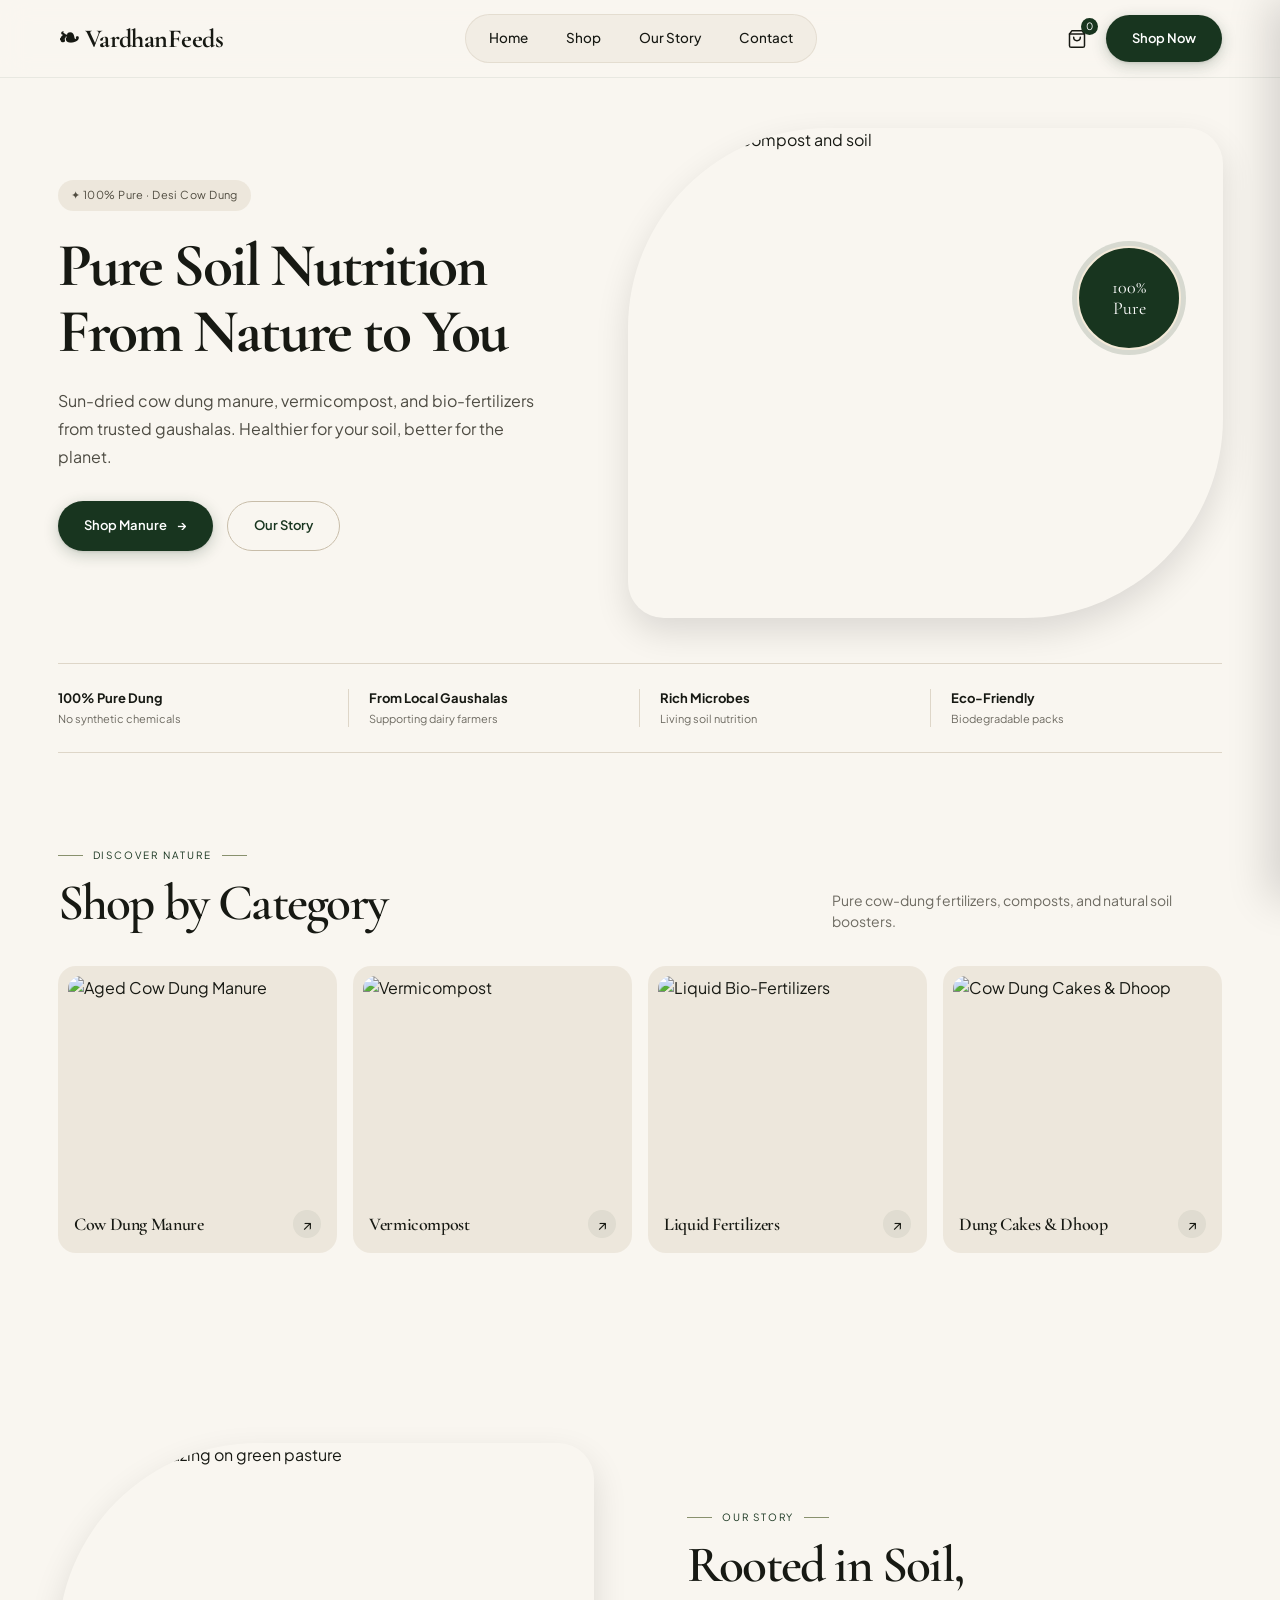
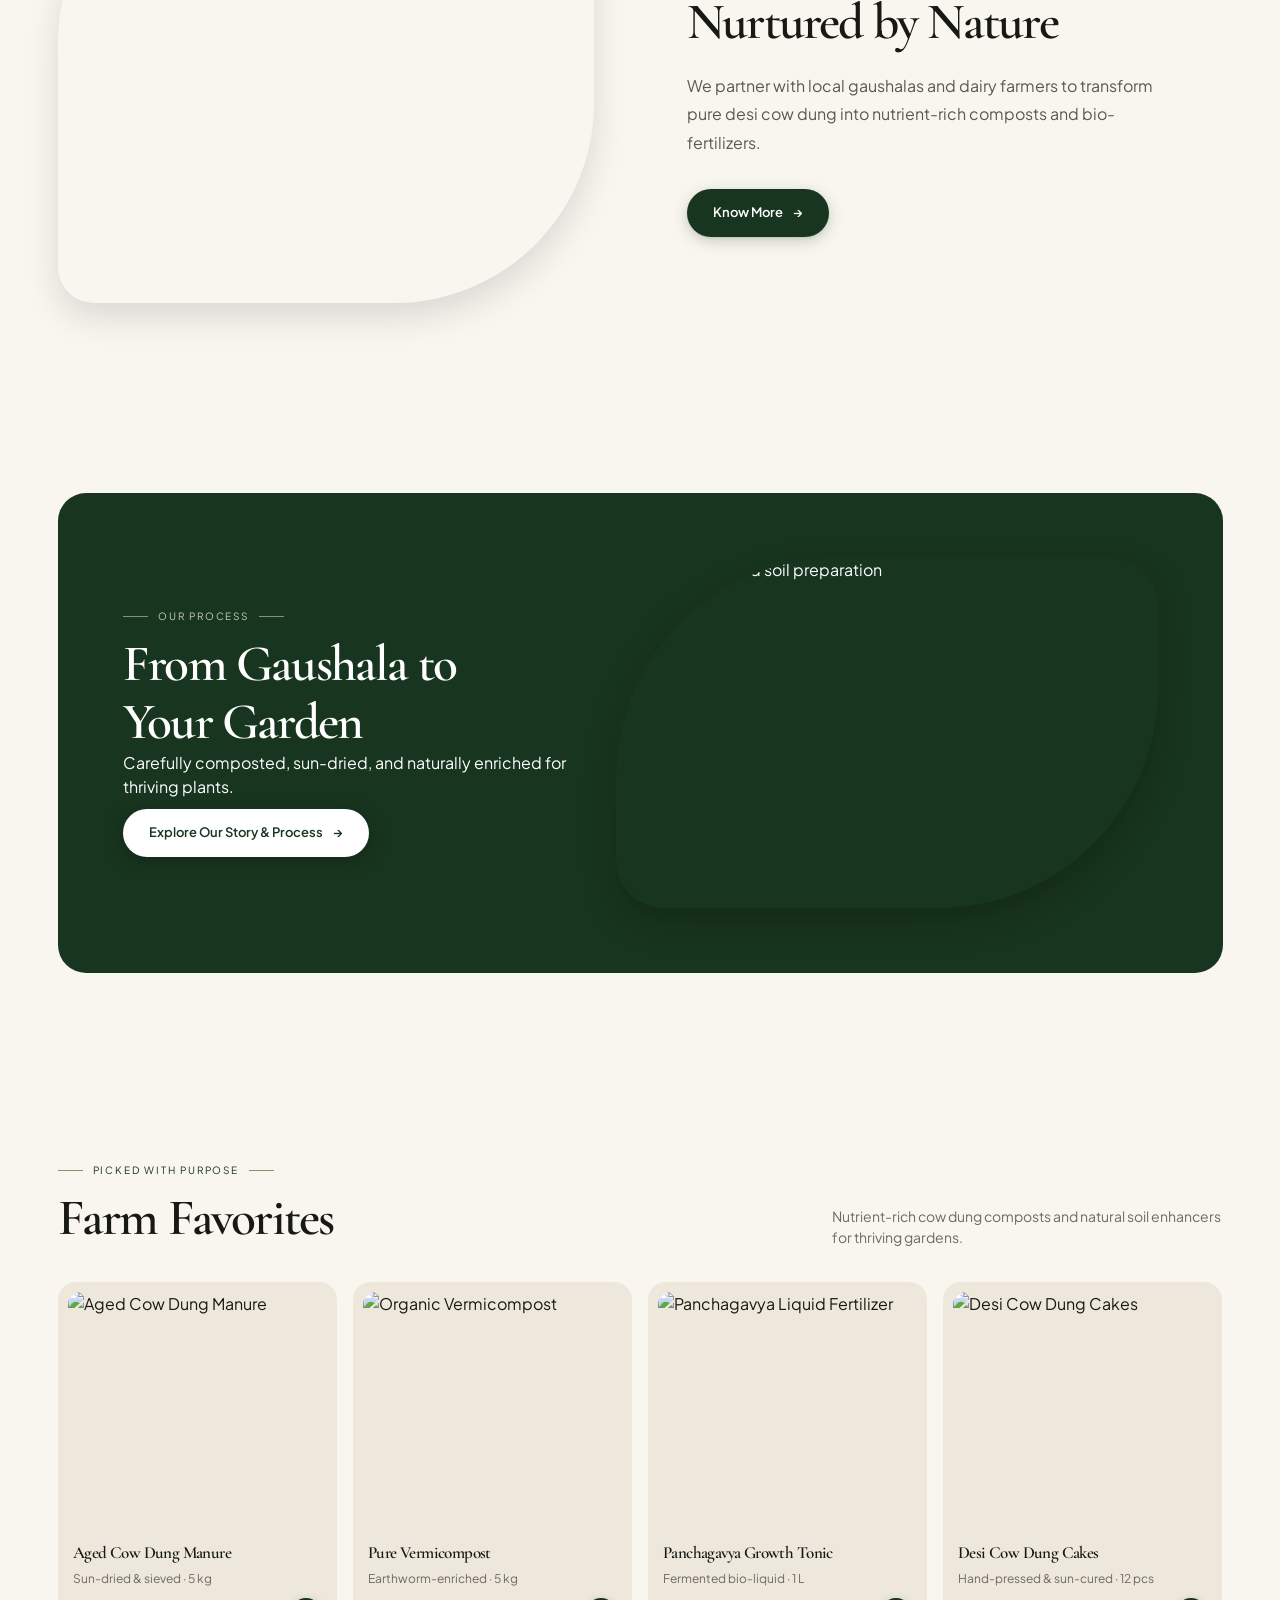
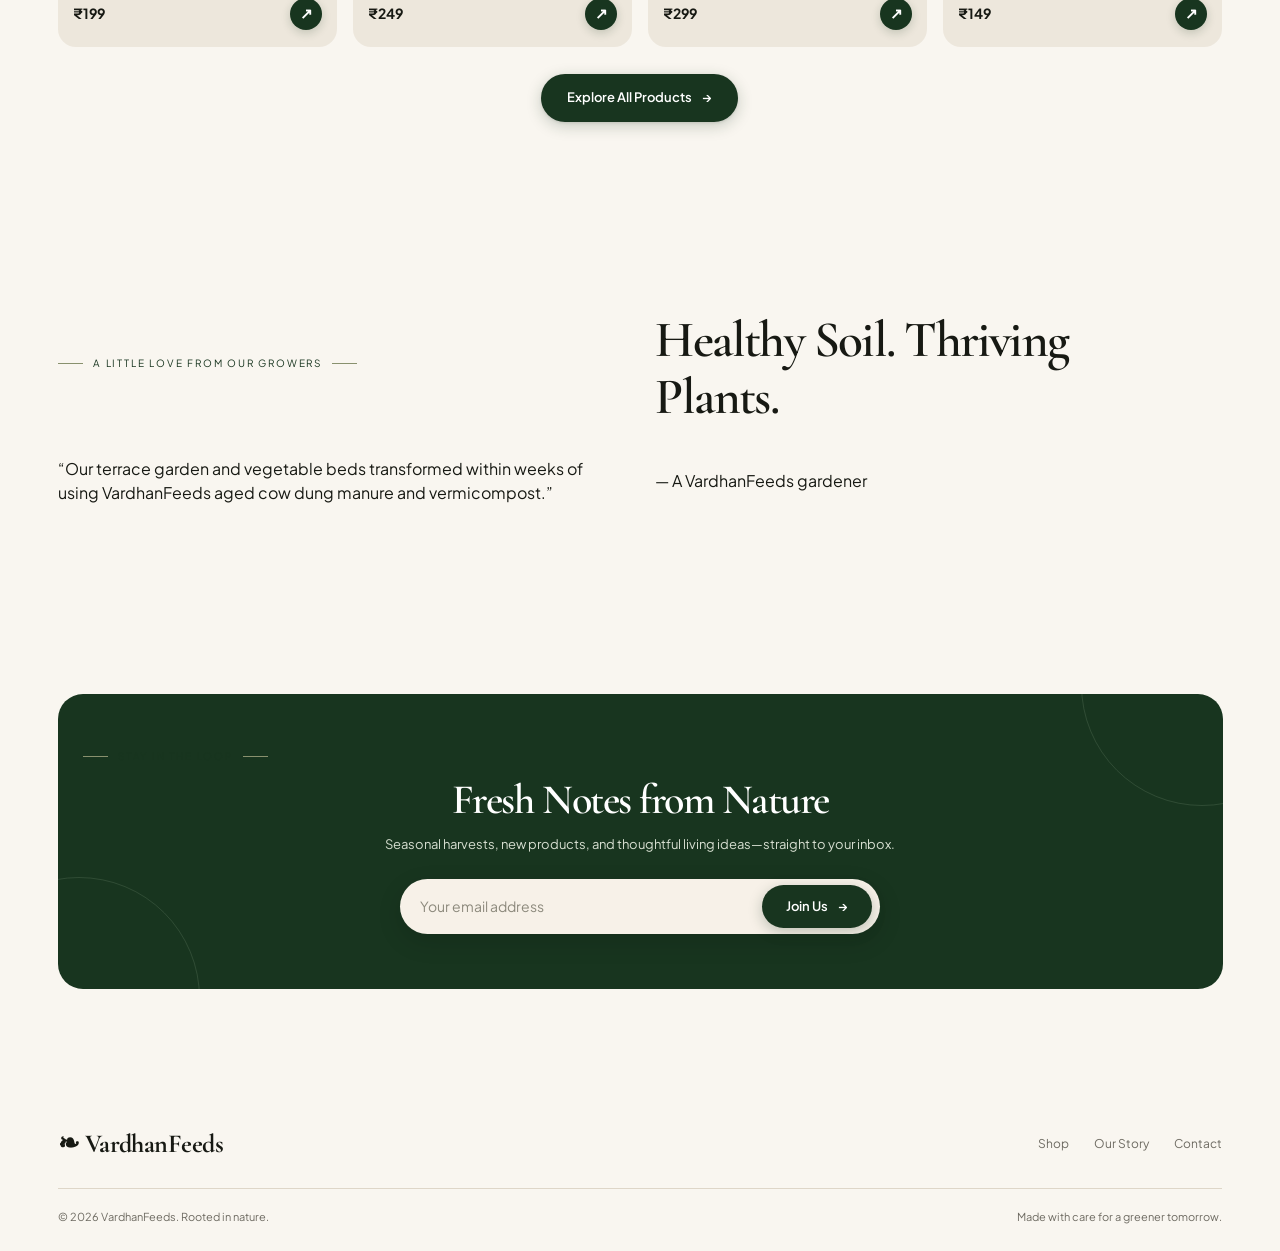
==== index.html @ 31b25145 "Initial commit: VardhanFeeds organic website" ====
<!doctype html><html lang="en"><head><meta charset="utf-8"><meta name="viewport" content="width=device-width,initial-scale=1"><title>Home — VardhanFeeds</title><link rel="stylesheet" href="style.css"></head><body><header><div class="container nav"><a class="logo" href="index.html">❧ VardhanFeeds</a><nav class="nav-links" id="navLinks"><a href="index.html">Home</a><a href="shop.html">Shop</a><a href="story.html">Our Story</a><a href="contact.html">Contact</a></nav><div class="nav-actions"><button class="icon-btn" id="cartBtn" aria-label="Shopping Cart"><svg width="20" height="20" viewBox="0 0 24 24" fill="none" stroke="currentColor" stroke-width="1.8" stroke-linecap="round" stroke-linejoin="round"><path d="M6 2L3 6v14a2 2 0 0 0 2 2h14a2 2 0 0 0 2-2V6l-3-4z"/><line x1="3" y1="6" x2="21" y2="6"/><path d="M16 10a4 4 0 0 1-8 0"/></svg><span class="cart-count" id="cartCount">0</span></button><a class="btn header-shop" href="shop.html">Shop Now</a><button class="menu-toggle" id="menuToggle">☰</button></div></div></header><main><section class="container hero"><div class="hero-copy reveal"><span class="eyebrow">✦ 100% Pure · Desi Cow Dung</span><h1>Pure Soil Nutrition<br>From Nature to You</h1><p>Sun-dried cow dung manure, vermicompost, and bio-fertilizers from trusted gaushalas. Healthier for your soil, better for the planet.</p><div class="hero-buttons"><a class="btn" href="shop.html">Shop Manure <span class="btn-arrow">→</span></a><a class="btn btn-outline" href="story.html">Our Story</a></div></div><div class="hero-visual reveal"><div class="hero-photo"><img src="https://images.unsplash.com/photo-1523348837708-15d4a09cfac2?auto=format&fit=crop&w=1200&q=85" alt="Rich organic compost and soil"></div><div class="organic-stamp">100%<br>Pure</div></div></section>
<section class="container benefits"><div class="benefit"><div><strong>100% Pure Dung</strong><span>No synthetic chemicals</span></div></div><div class="benefit"><div><strong>From Local Gaushalas</strong><span>Supporting dairy farmers</span></div></div><div class="benefit"><div><strong>Rich Microbes</strong><span>Living soil nutrition</span></div></div><div class="benefit"><div><strong>Eco-Friendly</strong><span>Biodegradable packs</span></div></div></section>
<section class="container section"><div class="section-head"><div><div class="kicker">Discover nature</div><h2>Shop by Category</h2></div><p>Pure cow-dung fertilizers, composts, and natural soil boosters.</p></div><div class="categories"><a class="category" href="shop.html"><img src="https://images.unsplash.com/photo-1416879595882-3373a0480b5b?auto=format&fit=crop&w=700&q=80" alt="Aged Cow Dung Manure"><div class="category-bottom"><h3>Cow Dung Manure</h3><span>↗</span></div></a><a class="category" href="shop.html"><img src="https://images.unsplash.com/photo-1585320806297-9794b3e4eeae?auto=format&fit=crop&w=700&q=80" alt="Vermicompost"><div class="category-bottom"><h3>Vermicompost</h3><span>↗</span></div></a><a class="category" href="shop.html"><img src="https://images.unsplash.com/photo-1464226184884-fa280b87c399?auto=format&fit=crop&w=700&q=80" alt="Liquid Bio-Fertilizers"><div class="category-bottom"><h3>Liquid Fertilizers</h3><span>↗</span></div></a><a class="category" href="shop.html"><img src="https://images.unsplash.com/photo-1500382017468-9049fed747ef?auto=format&fit=crop&w=700&q=80" alt="Cow Dung Cakes & Dhoop"><div class="category-bottom"><h3>Dung Cakes & Dhoop</h3><span>↗</span></div></a></div></section>
<section class="container section story"><div class="story-image"><img src="https://images.unsplash.com/photo-1500595046743-cd271d694d30?auto=format&fit=crop&w=1200&q=85" alt="Desi cows grazing on green pasture"></div><div class="story-copy"><div class="kicker">Our story</div><h2>Rooted in Soil,<br>Nurtured by Nature</h2><p>We partner with local gaushalas and dairy farmers to transform pure desi cow dung into nutrient-rich composts and bio-fertilizers.</p><a class="btn" href="story.html">Know More <span class="btn-arrow">→</span></a></div></section><section class="container section"><div class="process"><div><div class="kicker">Our process</div><h2>From Gaushala to<br>Your Garden</h2><p>Carefully composted, sun-dried, and naturally enriched for thriving plants.</p><a class="btn" href="story.html#process">Explore Our Story & Process <span class="btn-arrow">→</span></a></div><div class="process-image"><img src="https://images.unsplash.com/photo-1592150621744-aca64f48394a?auto=format&fit=crop&w=1200&q=85" alt="Composting and soil preparation"></div></div></section> 
<section class="container section">
  <div class="section-head"><div><div class="kicker">Picked with purpose</div><h2>Farm Favorites</h2></div><p>Nutrient-rich cow dung composts and natural soil enhancers for thriving gardens.</p></div>
  <div class="products">
    <article class="product reveal"><img src="https://images.unsplash.com/photo-1591857177580-dc82b9ac4e1e?auto=format&fit=crop&w=700&q=80" alt="Aged Cow Dung Manure"><div class="product-info"><h3>Aged Cow Dung Manure</h3><p>Sun-dried &amp; sieved · 5 kg</p><div class="product-price">₹199 <a class="add-btn" href="shop.html" aria-label="View product"><span>↗</span></a></div></div></article>
    <article class="product reveal"><img src="https://images.unsplash.com/photo-1558904541-efa843a96f01?auto=format&fit=crop&w=700&q=80" alt="Organic Vermicompost"><div class="product-info"><h3>Pure Vermicompost</h3><p>Earthworm-enriched · 5 kg</p><div class="product-price">₹249 <a class="add-btn" href="shop.html" aria-label="View product"><span>↗</span></a></div></div></article>
    <article class="product reveal"><img src="https://images.unsplash.com/photo-1530836369250-ef72a3f5cda8?auto=format&fit=crop&w=700&q=80" alt="Panchagavya Liquid Fertilizer"><div class="product-info"><h3>Panchagavya Growth Tonic</h3><p>Fermented bio-liquid · 1 L</p><div class="product-price">₹299 <a class="add-btn" href="shop.html" aria-label="View product"><span>↗</span></a></div></div></article>
    <article class="product reveal"><img src="https://images.unsplash.com/photo-1516253593875-bd7ba052fbc5?auto=format&fit=crop&w=700&q=80" alt="Desi Cow Dung Cakes"><div class="product-info"><h3>Desi Cow Dung Cakes</h3><p>Hand-pressed &amp; sun-cured · 12 pcs</p><div class="product-price">₹149 <a class="add-btn" href="shop.html" aria-label="View product"><span>↗</span></a></div></div></article>
  </div><div style="text-align:center;margin-top:28px"><a class="btn" href="shop.html">Explore All Products <span class="btn-arrow">→</span></a></div>
</section>
<section class="container section">
  <div class="testimonials reveal">
    <div class="kicker">A little love from our growers</div><h2>Healthy Soil. Thriving Plants.</h2>
    <blockquote>“Our terrace garden and vegetable beds transformed within weeks of using VardhanFeeds aged cow dung manure and vermicompost.”</blockquote>
    <p class="testimonial-name">— A VardhanFeeds gardener</p>
  </div>
</section>
<section class="container section">
  <div class="newsletter reveal">
    <div><div class="kicker">Stay in the loop</div><h2>Fresh Notes from Nature</h2><p>Seasonal harvests, new products, and thoughtful living ideas—straight to your inbox.</p></div>
    <form id="subscribeForm" class="subscribe"><input type="email" required placeholder="Your email address" aria-label="Email address"><button class="btn" type="submit">Join Us <span class="btn-arrow">→</span></button></form>
  </div>
</section>
</main><footer class="container"><div class="footer-top"><a class="logo" href="index.html">❧ VardhanFeeds</a><div class="footer-links"><a href="shop.html">Shop</a><a href="story.html">Our Story</a><a href="contact.html">Contact</a></div></div><div class="footer-bottom"><span>© 2026 VardhanFeeds. Rooted in nature.</span><span>Made with care for a greener tomorrow.</span></div></footer><div class="toast" id="toast">Welcome</div><script src="script.js"></script></body></html>
---- style.css ----
@import url('https://fonts.googleapis.com/css2?family=Cormorant+Garamond:ital,wght@0,500;0,600;0,700;1,500;1,600&family=Plus+Jakarta+Sans:wght@400;500;600;700&display=swap');

:root {
  --cream: #f9f6f0;
  --cream2: #ede7dc;
  --green: #18351f;
  --green2: #294b30;
  --ink: #171913;
  --muted: #6e6b62;
  --line: #ded6c8;
  --white: #ffffff;
  --serif: 'Cormorant Garamond', Garamond, 'Times New Roman', serif;
  --sans: 'Plus Jakarta Sans', -apple-system, BlinkMacSystemFont, 'Segoe UI', Roboto, sans-serif;
  --radius: 24px;
  --max: 1440px;
}

* {
  box-sizing: border-box;
  margin: 0;
  padding: 0;
  min-width: 0;
}

html {
  scroll-behavior: smooth;
  -webkit-text-size-adjust: 100%;
  interpolate-size: allow-keywords;
}

body {
  background: var(--cream);
  color: var(--ink);
  font-family: var(--sans);
  line-height: 1.5;
  overflow-x: hidden;
  width: 100%;
}

a {
  color: inherit;
  text-decoration: none
}

button {
  font: inherit;
  cursor: pointer;
  border: 0
}

img {
  display: block;
  width: 100%;
  max-width: 100%;
  object-fit: cover
}

.container {
  width: min(var(--max), calc(100% - clamp(24px, 6vw, 120px)));
  margin: auto
}

.container {
  width: min(var(--max), calc(100% - 9vw));
  margin: auto
}

header {
  height: 78px;
  display: flex;
  align-items: center;
  border-bottom: 1px solid rgba(24, 53, 31, .07);
  background: rgba(249, 246, 240, .84);
  backdrop-filter: blur(14px);
  -webkit-backdrop-filter: blur(14px);
  position: sticky;
  top: 0;
  z-index: 100;
  transition: background .3s ease, box-shadow .3s ease;
}

.nav {
  display: flex;
  align-items: center;
  justify-content: space-between;
  gap: 24px
}

.logo {
  display: flex;
  align-items: center;
  gap: 9px;
  font-family: var(--serif);
  font-size: 26px;
  font-weight: 700;
  white-space: nowrap;
  letter-spacing: -.02em;
  transition: opacity .25s ease;
}

.logo:hover {
  opacity: .82;
}

.logo-mark {
  width: 30px;
  height: 30px;
  color: var(--green)
}

.nav-links {
  display: flex;
  align-items: center;
  gap: 6px;
  font-size: 13.5px;
  font-weight: 500;
  background: rgba(237, 231, 220, .58);
  padding: 5px 7px;
  border-radius: 100px;
  border: 1px solid rgba(222, 214, 200, .7);
}

.nav-links a {
  padding: 8px 16px;
  border-radius: 100px;
  color: var(--ink);
  white-space: nowrap;
  transition: background-color .25s ease, color .25s ease, transform .2s ease;
}

.nav-links a:hover {
  background: var(--white);
  color: var(--green);
  box-shadow: 0 2px 8px rgba(24, 53, 31, .06);
}

.nav-actions {
  display: flex;
  align-items: center;
  gap: 10px
}

.icon-btn {
  background: transparent;
  color: var(--ink);
  font-size: 20px;
  position: relative;
  display: grid;
  place-items: center;
  width: 38px;
  height: 38px;
  border-radius: 50%;
  transition: background-color .25s ease, transform .25s ease, color .25s ease;
}

.icon-btn:hover {
  background: rgba(24, 53, 31, .07);
  color: var(--green);
  transform: translateY(-1px);
}

.cart-count {
  position: absolute;
  right: -2px;
  top: -2px;
  width: 17px;
  height: 17px;
  border-radius: 50%;
  background: var(--green);
  color: white;
  font-size: 10px;
  display: grid;
  place-items: center
}

.btn {
  display: inline-flex;
  align-items: center;
  justify-content: center;
  gap: 10px;
  padding: 14px 26px;
  border-radius: 100px;
  background: var(--green);
  color: white;
  font-size: 13px;
  font-weight: 600;
  white-space: nowrap;
  position: relative;
  overflow: hidden;
  cursor: pointer;
  z-index: 1;
  transition: transform .35s cubic-bezier(.34, 1.56, .64, 1), box-shadow .35s ease, background-color .3s ease;
  box-shadow: 0 4px 15px rgba(24, 53, 31, .22), 0 1px 3px rgba(0, 0, 0, .1);
}

/* 3D Touch + Organic Hover Glow */
.btn::before {
  content: "";
  position: absolute;
  top: 0;
  left: -120%;
  width: 100%;
  height: 100%;
  background: linear-gradient(90deg, transparent, rgba(255, 255, 255, 0.28), transparent);
  transform: skewX(-20deg);
  transition: left .75s ease;
  z-index: -1;
  pointer-events: none;
}

.btn:hover {
  transform: translateY(-3px) scale(1.02);
  background: var(--green2);
  box-shadow: 0 10px 28px rgba(24, 53, 31, .36), 0 0 20px rgba(120, 144, 79, .35);
}

.btn:hover::before {
  left: 150%;
}

.btn:active {
  transform: translateY(1px) scale(.98);
  box-shadow: 0 2px 8px rgba(24, 53, 31, .25);
}

.btn-outline {
  background: transparent;
  color: var(--green);
  border: 1px solid #c8bda9;
  box-shadow: none;
}

.btn-outline:hover {
  background: var(--cream2);
  border-color: #a49479;
  color: var(--green);
  box-shadow: 0 6px 20px rgba(78, 76, 67, .15);
}

/* Animated interactive arrow inside buttons */
.btn-arrow,
.btn span.arrow-right,
.btn span:last-child {
  display: inline-block;
  transition: transform .3s cubic-bezier(.34, 1.56, .64, 1);
  animation: arrowGlide 2.2s ease-in-out infinite;
}

.btn:hover .btn-arrow,
.btn:hover span.arrow-right,
.btn:hover span:last-child {
  animation: arrowBounceForward .75s cubic-bezier(.34, 1.56, .64, 1) infinite alternate;
}

@keyframes arrowGlide {

  0%,
  100% {
    transform: translateX(0);
  }

  50% {
    transform: translateX(3px);
  }
}

@keyframes arrowBounceForward {
  0% {
    transform: translateX(2px) scale(1);
  }

  100% {
    transform: translateX(8px) scale(1.15);
  }
}

.menu-toggle {
  display: none;
  background: none;
  font-size: 25px
}

.hero {
  min-height: 560px;
  display: grid;
  grid-template-columns: 0.95fr 1.05fr;
  align-items: center;
  gap: 32px;
  padding: 50px 0 45px
}

.hero-copy {
  padding: 0 0 15px
}

.eyebrow {
  display: inline-flex;
  align-items: center;
  gap: 8px;
  background: var(--cream2);
  border-radius: 30px;
  padding: 7px 13px;
  font-size: 11px;
  letter-spacing: .04em;
  margin-bottom: 22px;
  color: #514d41
}

h1,
h2,
h3 {
  font-family: var(--serif);
  font-weight: 600;
  letter-spacing: -.035em
}

h1 {
  font-size: clamp(40px, 4.8vw, 68px);
  line-height: 1.08;
  max-width: 660px;
  font-weight: 700;
}

.hero-copy p {
  font-size: 16px;
  color: #4e4c43;
  max-width: 480px;
  margin: 22px 0 30px;
  line-height: 1.75
}

.hero-buttons {
  display: flex;
  gap: 14px;
  flex-wrap: wrap
}

.hero-visual {
  height: 490px;
  position: relative
}

.hero-photo {
  height: 100%;
  border-radius: 200px 36px 200px 36px;
  overflow: hidden;
  position: relative;
  box-shadow: 0 14px 34px rgba(0, 0, 0, 0.12);
}

.hero-photo img {
  height: 100%;
  object-position: center;
}

.organic-stamp {
  position: absolute;
  right: 7%;
  top: 24%;
  width: 104px;
  height: 104px;
  border: 2px solid #f4ead9;
  border-radius: 50%;
  background: var(--green);
  color: #fff;
  text-align: center;
  display: grid;
  place-content: center;
  line-height: 1.15;
  box-shadow: 0 0 0 5px rgba(24, 53, 31, .15);
  font-family: var(--serif);
  font-size: 18px;
  z-index: 2
}

.benefits {
  display: grid;
  grid-template-columns: repeat(4, 1fr);
  border-top: 1px solid var(--line);
  border-bottom: 1px solid var(--line);
  padding: 25px 0
}

.benefit {
  display: flex;
  align-items: center;
  gap: 14px;
  padding: 0 20px;
  border-right: 1px solid var(--line)
}

.benefit:first-child {
  padding-left: 0
}

.benefit:last-child {
  border: 0
}

.benefit svg {
  width: 34px;
  min-width: 34px;
  height: 34px;
  stroke: var(--green);
  stroke-width: 1.4;
  fill: none
}

.benefit strong {
  display: block;
  font-size: 13px;
  font-weight: 700
}

.benefit span {
  display: block;
  font-size: 11px;
  color: var(--muted);
  margin-top: 2px
}

.section {
  padding: 95px 0
}

.section-head {
  display: flex;
  align-items: end;
  justify-content: space-between;
  gap: 20px;
  margin-bottom: 34px
}

.kicker {
  font-size: 10px;
  text-transform: uppercase;
  letter-spacing: .18em;
  color: var(--green);
  display: flex;
  align-items: center;
  gap: 10px;
  margin-bottom: 12px
}

.kicker:before,
.kicker:after {
  content: "";
  height: 1px;
  width: 25px;
  background: #89916e
}

h2 {
  font-size: clamp(34px, 4vw, 53px);
  line-height: 1.12
}

.section-head p {
  max-width: 390px;
  color: var(--muted);
  font-size: 14px
}

.categories {
  display: grid;
  grid-template-columns: repeat(4, 1fr);
  gap: 16px
}

.category {
  background: var(--cream2);
  padding: 10px 10px 15px;
  border-radius: 18px;
  transition: transform .3s, background .3s
}

.category:hover {
  transform: translateY(-5px);
  background: #e4ddd1;
}

.category img {
  height: 220px;
  border-radius: 13px
}

.category-bottom {
  display: flex;
  align-items: center;
  justify-content: space-between;
  padding: 14px 6px 0
}

.category-bottom span {
  display: inline-flex;
  align-items: center;
  justify-content: center;
  width: 28px;
  height: 28px;
  border-radius: 50%;
  background: rgba(24, 53, 31, .06);
  font-size: 15px;
  transition: transform .35s cubic-bezier(.34, 1.56, .64, 1), background-color .3s ease, color .3s ease, box-shadow .3s ease;
}

.category:hover .category-bottom span {
  transform: translate(3px, -3px) rotate(10deg);
  background: var(--green);
  color: white;
  box-shadow: 0 4px 12px rgba(24, 53, 31, .25);
  animation: diagonalArrowFloat .9s ease-in-out infinite alternate;
}

@keyframes diagonalArrowFloat {
  0% {
    transform: translate(2px, -2px) rotate(5deg);
  }

  100% {
    transform: translate(5px, -5px) rotate(15deg);
  }
}

.category h3 {
  font-size: 18px;
  letter-spacing: -.02em
}

.circle-arrow {
  width: 30px;
  height: 30px;
  border: 1px solid #c6bba9;
  border-radius: 50%;
  display: grid;
  place-items: center;
  font-size: 16px;
  transition: all .35s cubic-bezier(.34, 1.56, .64, 1);
}

.circle-arrow:hover {
  transform: translate(2px, -2px) scale(1.1);
  background: var(--green);
  color: white;
  border-color: var(--green);
}

.story {
  display: grid;
  grid-template-columns: 1fr 1fr;
  gap: 8%;
  align-items: center
}

.story-image {
  height: 460px;
  position: relative
}

.story-image img {
  height: 100%;
  border-radius: 200px 36px 200px 36px;
  object-position: center;
  box-shadow: 0 14px 34px rgba(0, 0, 0, 0.12);
}

.play-button {
  position: absolute;
  left: 50%;
  top: 50%;
  transform: translate(-50%, -50%);
  width: 66px;
  height: 66px;
  border-radius: 50%;
  background: var(--white);
  display: grid;
  place-items: center;
  font-size: 20px;
  color: var(--green);
  box-shadow: 0 8px 30px #0002
}

.story-copy p {
  color: #5b594f;
  max-width: 470px;
  margin: 20px 0 28px;
  line-height: 1.8
}

.story-copy .btn {
  margin-top: 3px
}

.process {
  background: var(--green);
  color: var(--white);
  border-radius: 28px;
  padding: 65px;
  display: grid;
  grid-template-columns: .9fr 1.1fr;
  gap: 50px;
  align-items: center;
  overflow: hidden
}

.process .btn {
  background: var(--white);
  color: var(--green);
  margin-top: 10px;
  box-shadow: 0 4px 18px rgba(0, 0, 0, .25);
}

.process .btn:hover {
  background: #f7f1e8;
  color: var(--green2);
  transform: translateY(-3px) scale(1.02);
  box-shadow: 0 8px 26px rgba(0, 0, 0, .35), 0 0 20px rgba(255, 255, 255, .3);
}

.process .btn:active {
  transform: translateY(1px) scale(.98);
}

.process .btn .btn-arrow {
  color: var(--green);
}

.process .kicker {
  color: #c8d0b5
}

.process h2 {
  font-size: clamp(34px, 4vw, 52px)
}

.process-list {
  list-style: none;
  margin-top: 28px;
  display: grid;
  gap: 18px
}

.process-list li {
  display: flex;
  align-items: center;
  gap: 14px;
  color: #e7e8dc;
  font-size: 14px
}

.process-list svg {
  width: 35px;
  height: 35px;
  stroke: #e6e7d8;
  fill: none;
  stroke-width: 1.3;
  border: 1px solid #7e927a;
  border-radius: 50%;
  padding: 7px
}

.process-image {
  height: 350px;
  overflow: hidden;
  border-radius: 220px 48px 220px 48px;
  box-shadow: 0 14px 34px rgba(0, 0, 0, 0.2)
}

.process-image img {
  height: 100%;
  object-fit: cover;
  border-radius: inherit
}

.products {
  display: grid;
  grid-template-columns: repeat(4, 1fr);
  gap: 16px
}

.product {
  background: var(--cream2);
  border-radius: 18px;
  padding: 10px;
  position: relative
}

.product img {
  height: 235px;
  border-radius: 13px
}

.product-info {
  padding: 13px 5px 7px
}

.product-info h3 {
  font-size: 17px
}

.product-info p {
  font-size: 12px;
  color: var(--muted);
  margin: 4px 0 10px
}

.product-price {
  display: flex;
  justify-content: space-between;
  align-items: center;
  font-size: 14px;
  font-weight: 700
}

.add-btn {
  width: 32px;
  height: 32px;
  border-radius: 50%;
  background: var(--green);
  color: white;
  font-size: 15px;
  display: inline-flex;
  align-items: center;
  justify-content: center;
  line-height: 1;
  text-decoration: none;
  position: relative;
  transition: transform .35s cubic-bezier(.34, 1.56, .64, 1), background-color .3s, box-shadow .3s;
  box-shadow: 0 3px 10px rgba(24, 53, 31, .2);
}

.add-btn span,
.add-btn {
  font-family: -apple-system, BlinkMacSystemFont, "Segoe UI", Roboto, sans-serif;
}

.add-btn:hover {
  transform: scale(1.15) translate(2px, -2px);
  background: var(--green2);
  box-shadow: 0 6px 18px rgba(24, 53, 31, .38), 0 0 12px rgba(120, 144, 79, .4);
}

.add-btn:active {
  transform: scale(.95);
  box-shadow: 0 2px 6px rgba(24, 53, 31, .3);
}

.tag {
  position: absolute;
  top: 18px;
  left: 18px;
  background: var(--cream);
  padding: 5px 10px;
  border-radius: 20px;
  font-size: 10px
}

.testimonials {
  display: grid;
  grid-template-columns: 1fr 1fr;
  gap: 30px;
  align-items: center
}

.testimonials h2 {
  max-width: 440px
}

.quote-card {
  background: var(--cream2);
  padding: 34px;
  border-radius: 24px;
  max-width: 540px
}

.quote-mark {
  font-family: var(--serif);
  font-size: 50px;
  color: #89916e;
  line-height: .8
}

.quote-card blockquote {
  font-family: var(--serif);
  font-size: 22px;
  line-height: 1.45;
  margin: 15px 0 22px
}

.customer {
  display: flex;
  align-items: center;
  gap: 12px;
  font-size: 13px
}

.customer img {
  width: 42px;
  height: 42px;
  border-radius: 50%
}

.stars {
  color: #b88a36;
  letter-spacing: 2px;
  font-size: 12px;
  margin-left: auto
}

.newsletter {
  background: var(--green);
  color: white;
  border-radius: 25px;
  padding: 55px 25px;
  text-align: center;
  position: relative;
  overflow: hidden
}

.newsletter:before,
.newsletter:after {
  content: "";
  position: absolute;
  width: 240px;
  height: 240px;
  border-radius: 50%;
  border: 1px solid #668069;
  opacity: .3
}

.newsletter:before {
  left: -100px;
  bottom: -130px
}

.newsletter:after {
  right: -100px;
  top: -130px
}

.newsletter h2 {
  font-size: 42px
}

.newsletter p {
  color: #d7dfd1;
  font-size: 13px;
  margin: 12px 0 24px
}

.subscribe {
  display: flex;
  align-items: center;
  max-width: 480px;
  margin: auto;
  background: #f7f1e8;
  border-radius: 100px;
  padding: 6px 8px 6px 20px;
  position: relative;
  z-index: 1;
  box-shadow: 0 8px 24px rgba(0, 0, 0, .14);
}

.subscribe input {
  border: 0;
  outline: 0;
  background: transparent;
  padding: 12px 14px 12px 0;
  flex: 1;
  min-width: 0;
  font: 14px var(--sans);
  color: var(--ink);
}

.subscribe input::placeholder {
  color: #8c897c;
}

.subscribe button.btn {
  padding: 12px 24px;
  border-radius: 100px;
  flex-shrink: 0;
  font-size: 13px;
  box-shadow: 0 4px 14px rgba(24, 53, 31, .25);
}

.subscribe button.btn:hover {
  transform: translateY(-2px) scale(1.03);
  box-shadow: 0 8px 20px rgba(24, 53, 31, .35);
}

footer {
  padding: 40px 0 25px
}

.footer-top {
  display: flex;
  justify-content: space-between;
  gap: 25px;
  align-items: center;
  padding-bottom: 25px;
  border-bottom: 1px solid var(--line)
}

.footer-links {
  display: flex;
  gap: 25px;
  font-size: 12px;
  color: var(--muted)
}

.footer-bottom {
  display: flex;
  justify-content: space-between;
  padding-top: 20px;
  color: var(--muted);
  font-size: 11px
}

.toast {
  position: fixed;
  bottom: 25px;
  left: 50%;
  transform: translate(-50%, 20px);
  background: var(--green);
  color: white;
  padding: 13px 22px;
  border-radius: 40px;
  font-size: 13px;
  opacity: 0;
  pointer-events: none;
  transition: .3s;
  z-index: 99
}

.toast.show {
  opacity: 1;
  transform: translate(-50%, 0)
}

.reveal {
  opacity: 0;
  transform: translateY(28px) scale(.985);
  transition: opacity .7s cubic-bezier(.22, 1, .36, 1), transform .7s cubic-bezier(.22, 1, .36, 1);
  will-change: opacity, transform;
}

.reveal.visible {
  opacity: 1;
  transform: none;
}

@media(max-width:1000px) {
  .nav {
    gap: 14px;
  }

  .nav-links a {
    padding: 7px 12px;
    font-size: 13px;
  }

  .header-shop {
    padding: 11px 18px;
  }

  .hero {
    min-height: 0;
    grid-template-columns: 1fr 1fr
  }

  .hero-visual {
    height: 420px
  }

  .benefit {
    padding: 0 12px;
    gap: 9px
  }

  .benefit svg {
    width: 28px;
    min-width: 28px
  }

  .category img {
    height: 170px
  }

  .product img {
    height: 190px
  }

  .process {
    padding: 42px
  }
}

@media(max-width:760px) {
  header {
    height: 70px
  }

  .nav-links {
    display: none;
    position: absolute;
    top: 69px;
    left: 0;
    right: 0;
    background: rgba(249, 246, 240, .97);
    backdrop-filter: blur(14px);
    -webkit-backdrop-filter: blur(14px);
    padding: 18px 7vw 24px;
    flex-direction: column;
    align-items: stretch;
    gap: 6px;
    border-radius: 0;
    border: 0;
    border-bottom: 1px solid var(--line);
    box-shadow: 0 12px 30px rgba(0, 0, 0, .06);
  }

  .nav-links a {
    padding: 10px 14px;
    border-radius: 12px;
  }

  .nav-links.open {
    display: flex
  }

  .nav-actions .header-shop {
    display: none
  }

  .menu-toggle {
    display: block
  }

  main {
    display: flex;
    flex-direction: column;
  }

  main > section.hero {
    display: contents;
  }

  main > section.hero .eyebrow,
  main > section.hero h1,
  main > section.hero p,
  main > section.hero .hero-visual,
  main > section.hero .hero-buttons {
    width: min(var(--max), calc(100% - clamp(24px, 6vw, 120px)));
    margin-inline: auto;
  }

  .hero-copy {
    display: contents;
  }

  .hero-copy .eyebrow {
    order: 1;
    align-self: flex-start;
    margin-top: 28px;
    margin-bottom: 0;
  }

  .hero-copy h1 {
    order: 2;
    margin-top: 16px;
  }

  .hero-copy p {
    order: 3;
    margin-top: 14px;
    margin-bottom: 0;
  }

  .hero-visual {
    order: 4;
    height: 340px;
    margin-top: 20px;
  }

  .benefits {
    order: 5;
    margin-top: 24px;
  }

  .hero-buttons {
    order: 6;
    margin-top: 20px;
    margin-bottom: 24px;
  }

  main > section:not(.hero):not(.benefits) {
    order: 7;
  }

  h1 {
    font-size: clamp(28px, 6.5vw, 42px)
  }

  .hero-copy p {
    font-size: 15px
  }

  .benefits {
    grid-template-columns: 1fr 1fr;
    gap: 18px 0;
    padding: 20px 0
  }

  .benefit {
    border-right: 0;
    padding: 0 8px
  }

  .benefit:nth-child(odd) {
    border-right: 1px solid var(--line)
  }

  .benefit:first-child {
    padding-left: 8px
  }

  .section {
    padding: 55px 0
  }

  .section-head {
    align-items: flex-start;
    flex-direction: column;
    gap: 12px
  }

  .categories {
    grid-template-columns: 1fr 1fr;
    gap: 12px
  }

  .category img {
    height: 155px
  }

  .category h3 {
    font-size: 15px
  }

  .story {
    grid-template-columns: 1fr;
    gap: 30px
  }

  .story-image {
    height: 320px
  }

  .process {
    grid-template-columns: 1fr;
    padding: 32px 20px;
    gap: 28px
  }

  .process-image {
    height: 250px;
    border-radius: 120px 32px 120px 32px;
  }

  .products {
    grid-template-columns: 1fr 1fr;
    gap: 12px
  }

  .product img {
    height: 165px
  }

  .product-info h3 {
    font-size: 15px
  }

  .testimonials {
    grid-template-columns: 1fr
  }

  .quote-card {
    padding: 24px
  }

  .quote-card blockquote {
    font-size: 18px
  }

  .newsletter {
    padding: 38px 16px
  }

  .newsletter h2 {
    font-size: clamp(28px, 6vw, 36px)
  }

  .footer-top,
  .footer-bottom {
    flex-direction: column;
    align-items: flex-start;
    gap: 14px;
  }

  .footer-links {
    flex-wrap: wrap;
    gap: 15px
  }
}

/* 480px and down (Compact Mobile) */
@media(max-width:480px) {
  .hero-buttons {
    flex-direction: column;
    width: 100%;
  }

  .hero-buttons .btn {
    width: 100%;
  }

  .benefits {
    grid-template-columns: 1fr;
    gap: 14px;
  }

  .benefit:nth-child(odd) {
    border-right: 0;
  }

  .benefit {
    padding: 0 4px;
    border-bottom: 1px dashed var(--line);
    padding-bottom: 10px;
  }

  .benefit:last-child {
    border-bottom: 0;
  }

  .categories {
    grid-template-columns: 1fr;
  }

  .category img {
    height: 180px;
  }

  .products {
    grid-template-columns: 1fr;
  }

  .product img {
    height: 200px;
  }

  .subscribe {
    flex-direction: column;
    border-radius: 20px;
    padding: 12px;
    gap: 10px;
  }

  .subscribe input {
    width: 100%;
    text-align: center;
    padding: 8px 0;
  }

  .subscribe button.btn {
    width: 100%;
  }
}

/* 360px and down (Ultra-compact mobile 320px-360px) */
@media(max-width:360px) {
  .hero-visual {
    height: 280px
  }

  .organic-stamp {
    width: 76px;
    height: 76px;
    font-size: 13px
  }

  .logo {
    font-size: 21px;
  }

  .btn {
    padding: 12px 18px;
    font-size: 12px;
  }

  .info-card,
  .principle-card,
  .faq-card,
  .contact-form {
    padding: 18px;
  }

  h1 {
    font-size: 26px;
  }

  h2 {
    font-size: 26px;
  }
}

/* 2K / 1440p+ Screens */
@media(min-width: 1800px) {
  :root {
    --max: 1720px;
  }

  body {
    font-size: 17px;
  }

  h1 {
    font-size: clamp(48px, 3.5vw, 68px);
    max-width: 750px;
  }

  h2 {
    font-size: clamp(42px, 3.2vw, 68px);
  }

  .hero-visual {
    height: 600px;
  }

  .story-image {
    height: 560px;
  }

  .process {
    padding: 85px;
  }

  .process-image {
    height: 440px;
  }

  .category img {
    height: 280px;
  }

  .product img {
    height: 300px;
  }
}

/* 4K Screens (2560px - 3840px+) */
@media(min-width: 2560px) {
  :root {
    --max: 2240px;
  }

  body {
    font-size: 20px;
    line-height: 1.6;
  }

  header {
    height: 110px;
  }

  .logo {
    font-size: 36px;
  }

  .nav-links {
    font-size: 18px;
    gap: 60px;
  }

  .btn {
    padding: 18px 36px;
    font-size: 16px;
  }

  h1 {
    font-size: clamp(62px, 3.2vw, 88px);
    max-width: 1000px;
  }

  h2 {
    font-size: clamp(54px, 2.8vw, 84px);
  }

  .section {
    padding: 140px 0;
  }

  .hero-visual {
    height: 780px;
  }

  .story-image {
    height: 700px;
  }

  .process {
    padding: 110px;
    border-radius: 40px;
  }

  .process-image {
    height: 540px;
    border-radius: 280px 60px 280px 60px;
  }

  .category img {
    height: 360px;
    border-radius: 22px;
  }

  .product img {
    height: 380px;
    border-radius: 22px;
  }

  .info-card,
  .principle-card,
  .faq-card,
  .contact-form {
    padding: 44px;
    border-radius: 30px;
  }

  .stat-item h3 {
    font-size: 64px;
  }
}

.page-hero {
  padding: 55px 0 30px;
  text-align: center
}

.page-hero h1 {
  font-size: clamp(30px, 3.6vw, 48px);
  margin: 0 auto;
}

.page-hero .kicker {
  justify-content: center
}

.page-hero p {
  max-width: 620px;
  margin: 18px auto;
  color: var(--muted);
  line-height: 1.8
}

.story-hero-banner,
.story-hero-banner.reveal {
  margin-top: 34px;
  height: clamp(300px, 45vw, 560px);
  border-radius: 28px;
  overflow: hidden;
  box-shadow: 0 16px 40px rgba(24, 53, 31, .12);
  opacity: 1;
  transform: none;
  animation: circleToRect 1.4s cubic-bezier(.22, 1, .36, 1) both;
}

@keyframes circleToRect {
  0% {
    clip-path: inset(26% 38% 26% 38% round 50%);
    transform: scale(.92);
    opacity: .25;
  }
  55% {
    clip-path: inset(6% 12% 6% 12% round 120px);
    transform: scale(.98);
    opacity: 1;
  }
  100% {
    clip-path: inset(0% 0% 0% 0% round 28px);
    transform: scale(1);
    opacity: 1;
  }
}

.story-hero-banner img,
.story-hero-banner video {
  width: 100%;
  height: 100%;
  object-fit: cover;
  object-position: center;
  display: block;
  transition: opacity .45s ease;
}

.story-hero-banner video {
  transform: scale(1.12);
  transform-origin: center center;
}

.story-hero-banner video.is-fading {
  opacity: 0;
}

.page-grid {
  display: grid;
  grid-template-columns: repeat(3, 1fr);
  gap: 18px
}

.info-card {
  background: var(--cream2);
  border: 1px solid transparent;
  border-radius: 20px;
  padding: 28px;
  transition: transform .35s cubic-bezier(.22, 1, .36, 1), background-color .3s ease, border-color .3s ease, box-shadow .35s ease;
}

.info-card:hover {
  transform: translateY(-5px);
  background: var(--white);
  border-color: var(--line);
  box-shadow: 0 12px 28px rgba(24, 53, 31, .08);
}

.info-card h3 {
  font-size: 23px;
  margin-bottom: 10px
}

.info-card p {
  color: var(--muted);
  font-size: 14px;
  line-height: 1.8
}

.contact-layout {
  display: grid;
  grid-template-columns: 1fr 1fr;
  gap: 35px
}

.contact-form {
  background: var(--cream2);
  padding: 30px;
  border-radius: 22px
}

.contact-form label {
  display: block;
  font-size: 13px;
  margin: 14px 0 6px
}

.contact-form input,
.contact-form textarea {
  width: 100%;
  padding: 13px 15px;
  border: 1px solid #d2c7b6;
  border-radius: 12px;
  background: #fbf8f1;
  font: 14px var(--sans)
}

.contact-form textarea {
  min-height: 130px
}

.page-note {
  font-size: 12px;
  color: var(--muted);
  margin-top: 12px
}

@media(max-width:760px) {
  .page-hero {
    padding: 42px 0 20px
  }

  .page-grid,
  .contact-layout {
    grid-template-columns: 1fr
  }
}

/* Progressive enhancement: content remains visible if reveal JS cannot run. */
@media (prefers-reduced-motion: reduce) {
  .reveal {
    opacity: 1;
    transform: none;
    transition: none
  }
}

/* Our Story Enhanced Sections */
.story-stats {
  display: grid;
  grid-template-columns: repeat(4, 1fr);
  gap: 18px;
  margin: 34px 0 10px;
}

.stat-item {
  background: var(--white);
  border: 1px solid var(--line);
  border-radius: 20px;
  padding: 30px 20px;
  text-align: center;
  position: relative;
  overflow: hidden;
  transition: transform .35s cubic-bezier(.22, 1, .36, 1), box-shadow .35s ease, border-color .3s ease;
  box-shadow: 0 6px 20px rgba(24, 53, 31, .04);
}

.stat-item::after {
  content: "";
  position: absolute;
  bottom: 0;
  left: 50%;
  width: 0;
  height: 3px;
  background: var(--green);
  transform: translateX(-50%);
  transition: width .35s cubic-bezier(.22, 1, .36, 1);
}

.stat-item:hover {
  transform: translateY(-6px);
  border-color: #b7ad9a;
  box-shadow: 0 14px 32px rgba(24, 53, 31, .09);
}

.stat-item:hover::after {
  width: 60%;
}

.stat-item h3 {
  font-size: clamp(34px, 4vw, 48px);
  color: var(--green);
  font-family: var(--serif);
  font-weight: 700;
  margin-bottom: 6px;
  line-height: 1.05;
}

.stat-item p {
  font-size: 13.5px;
  color: var(--muted);
  font-weight: 500;
}

.story-principles {
  display: flex;
  flex-direction: column;
  border-top: 1px solid var(--line);
  margin-top: 25px;
}

.principle-card {
  display: grid;
  grid-template-columns: 56px 260px 1fr;
  gap: 24px;
  align-items: center;
  background: transparent;
  color: var(--ink);
  border-bottom: 1px solid var(--line);
  border-radius: 0;
  padding: 26px 16px;
  transition: background-color .25s ease;
}

.principle-card:hover {
  background: rgba(237, 231, 220, .38);
}

.principle-icon {
  width: 48px;
  height: 48px;
  border-radius: 50%;
  background: var(--cream2);
  color: var(--green);
  font-size: 20px;
  display: grid;
  place-items: center;
  margin-bottom: 0;
}

.principle-card h3 {
  font-size: 22px;
  margin-bottom: 0;
  color: var(--ink);
}

.principle-card p {
  font-size: 14.5px;
  color: var(--muted);
  line-height: 1.7;
}

.story-faq {
  display: flex;
  flex-direction: column;
  gap: 12px;
  width: 100%;
  margin: 25px 0 0;
}

.faq-card {
  background: var(--white);
  border: 1px solid var(--line);
  border-radius: 18px;
  padding: 20px 26px;
  transition: border-color .3s ease, box-shadow .3s ease;
  overflow: hidden;
}

.faq-card::details-content {
  height: 0;
  opacity: 0;
  overflow: hidden;
  transition: height .4s cubic-bezier(.22, 1, .36, 1), opacity .3s ease, content-visibility .4s allow-discrete;
}

.faq-card[open]::details-content {
  height: auto;
  opacity: 1;
}

.faq-card[open] {
  border-color: var(--green);
  box-shadow: 0 10px 26px rgba(24, 53, 31, .06);
}

.faq-card summary {
  font-family: var(--serif);
  font-size: 20px;
  font-weight: 600;
  color: var(--ink);
  cursor: pointer;
  list-style: none;
  display: flex;
  align-items: center;
  justify-content: space-between;
  gap: 16px;
}

.faq-card summary::-webkit-details-marker {
  display: none;
}

.faq-card summary::after {
  content: "+";
  font-family: var(--sans);
  font-size: 20px;
  font-weight: 400;
  color: var(--green);
  transition: transform .25s ease;
}

.faq-card[open] summary::after {
  content: "−";
}

.faq-card p {
  font-size: 14px;
  color: var(--muted);
  line-height: 1.75;
  margin-top: 12px;
  padding-top: 12px;
  border-top: 1px solid var(--line);
}

@media(max-width: 900px) {
  .principle-card {
    grid-template-columns: 1fr;
    gap: 12px;
    padding: 24px 20px;
  }
}

@media(max-width: 900px) {
  .story-stats {
    grid-template-columns: repeat(2, 1fr);
    gap: 24px;
  }

  .story-principles {
    grid-template-columns: 1fr;
  }

  .story-faq {
    grid-template-columns: 1fr;
  }
}


/* Slide-over Cart Drawer (Right to Left) */
.cart-overlay {
  position: fixed;
  inset: 0;
  background: rgba(23, 25, 19, .42);
  backdrop-filter: blur(4px);
  opacity: 0;
  pointer-events: none;
  transition: opacity .35s ease;
  z-index: 998;
}

.cart-overlay.open {
  opacity: 1;
  pointer-events: auto;
}

.cart-drawer {
  position: fixed;
  top: 0;
  right: 0;
  height: 100vh;
  width: min(420px, 100vw);
  background: var(--cream);
  box-shadow: -12px 0 40px rgba(0, 0, 0, .14);
  transform: translateX(100%);
  transition: transform .4s cubic-bezier(.22, 1, .36, 1);
  z-index: 999;
  display: flex;
  flex-direction: column;
}

.cart-drawer.open {
  transform: translateX(0);
}

.cart-header {
  display: flex;
  align-items: center;
  justify-content: space-between;
  padding: 22px 24px;
  border-bottom: 1px solid var(--line);
}

.cart-header h3 {
  font-size: 24px;
  color: var(--ink);
}

.cart-close {
  width: 36px;
  height: 36px;
  border-radius: 50%;
  background: var(--cream2);
  color: var(--ink);
  font-size: 20px;
  display: grid;
  place-items: center;
  transition: background .25s, transform .25s;
}

.cart-close:hover {
  background: var(--green);
  color: white;
  transform: rotate(90deg);
}

.cart-items {
  flex: 1;
  overflow-y: auto;
  padding: 20px 24px;
  display: flex;
  flex-direction: column;
  gap: 16px;
}

.cart-empty {
  text-align: center;
  color: var(--muted);
  margin: auto 0;
  font-size: 14px;
}

.cart-item {
  display: grid;
  grid-template-columns: 68px 1fr auto;
  gap: 14px;
  align-items: center;
  background: var(--white);
  border: 1px solid var(--line);
  border-radius: 16px;
  padding: 10px;
}

.cart-item img {
  width: 68px;
  height: 68px;
  border-radius: 12px;
  object-fit: cover;
}

.cart-item-info h4 {
  font-family: var(--serif);
  font-size: 16px;
  margin-bottom: 3px;
}

.cart-item-info span {
  font-size: 12.5px;
  color: var(--muted);
}

.cart-qty {
  display: flex;
  align-items: center;
  gap: 8px;
  margin-top: 8px;
}

.cart-qty button {
  width: 24px;
  height: 24px;
  border-radius: 50%;
  background: var(--cream2);
  color: var(--ink);
  font-weight: 700;
  font-size: 14px;
  display: grid;
  place-items: center;
}

.cart-qty button:hover {
  background: var(--green);
  color: white;
}

.cart-remove {
  background: transparent;
  color: var(--muted);
  font-size: 18px;
  padding: 4px;
}

.cart-remove:hover {
  color: #b42318;
}

.cart-footer {
  padding: 20px 24px 26px;
  border-top: 1px solid var(--line);
  background: var(--white);
}

.cart-total-row {
  display: flex;
  justify-content: space-between;
  align-items: center;
  font-size: 16px;
  font-weight: 700;
  margin-bottom: 16px;
}

.cart-footer .btn {
  width: 100%;
}
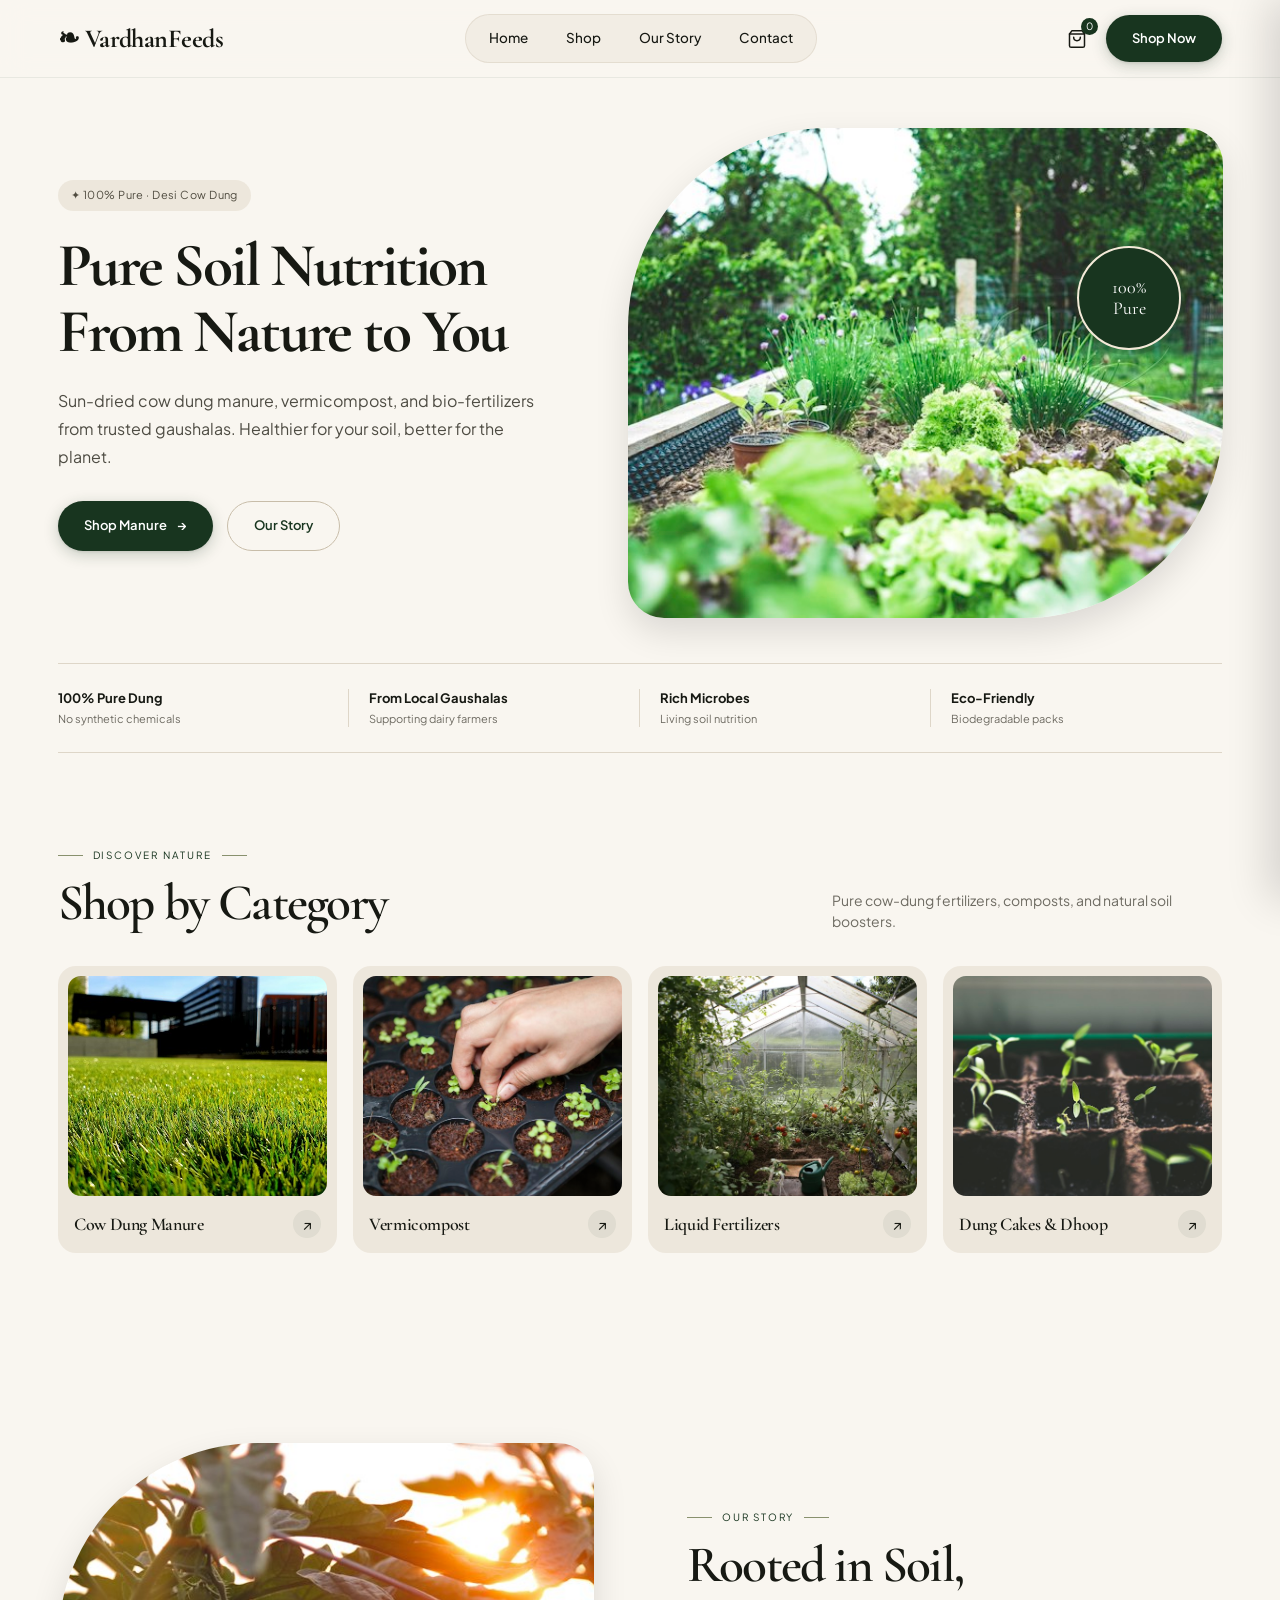
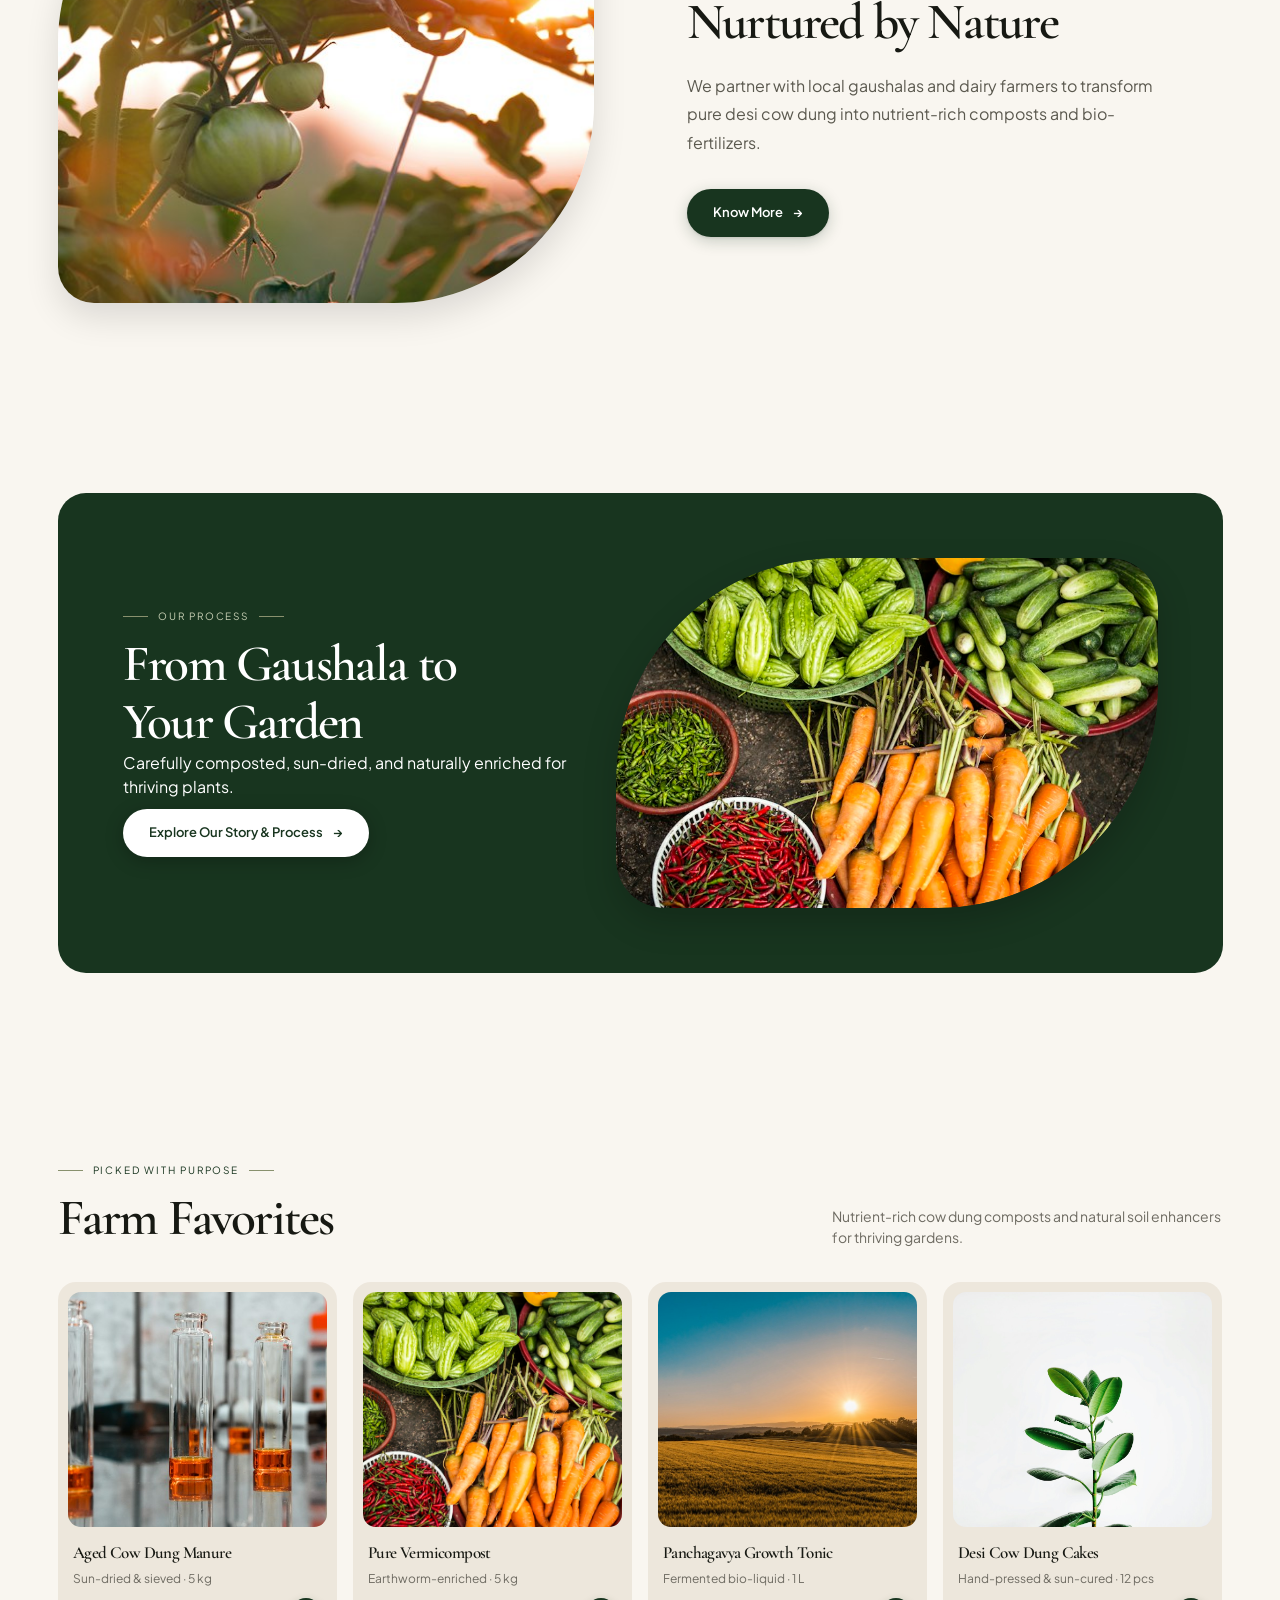
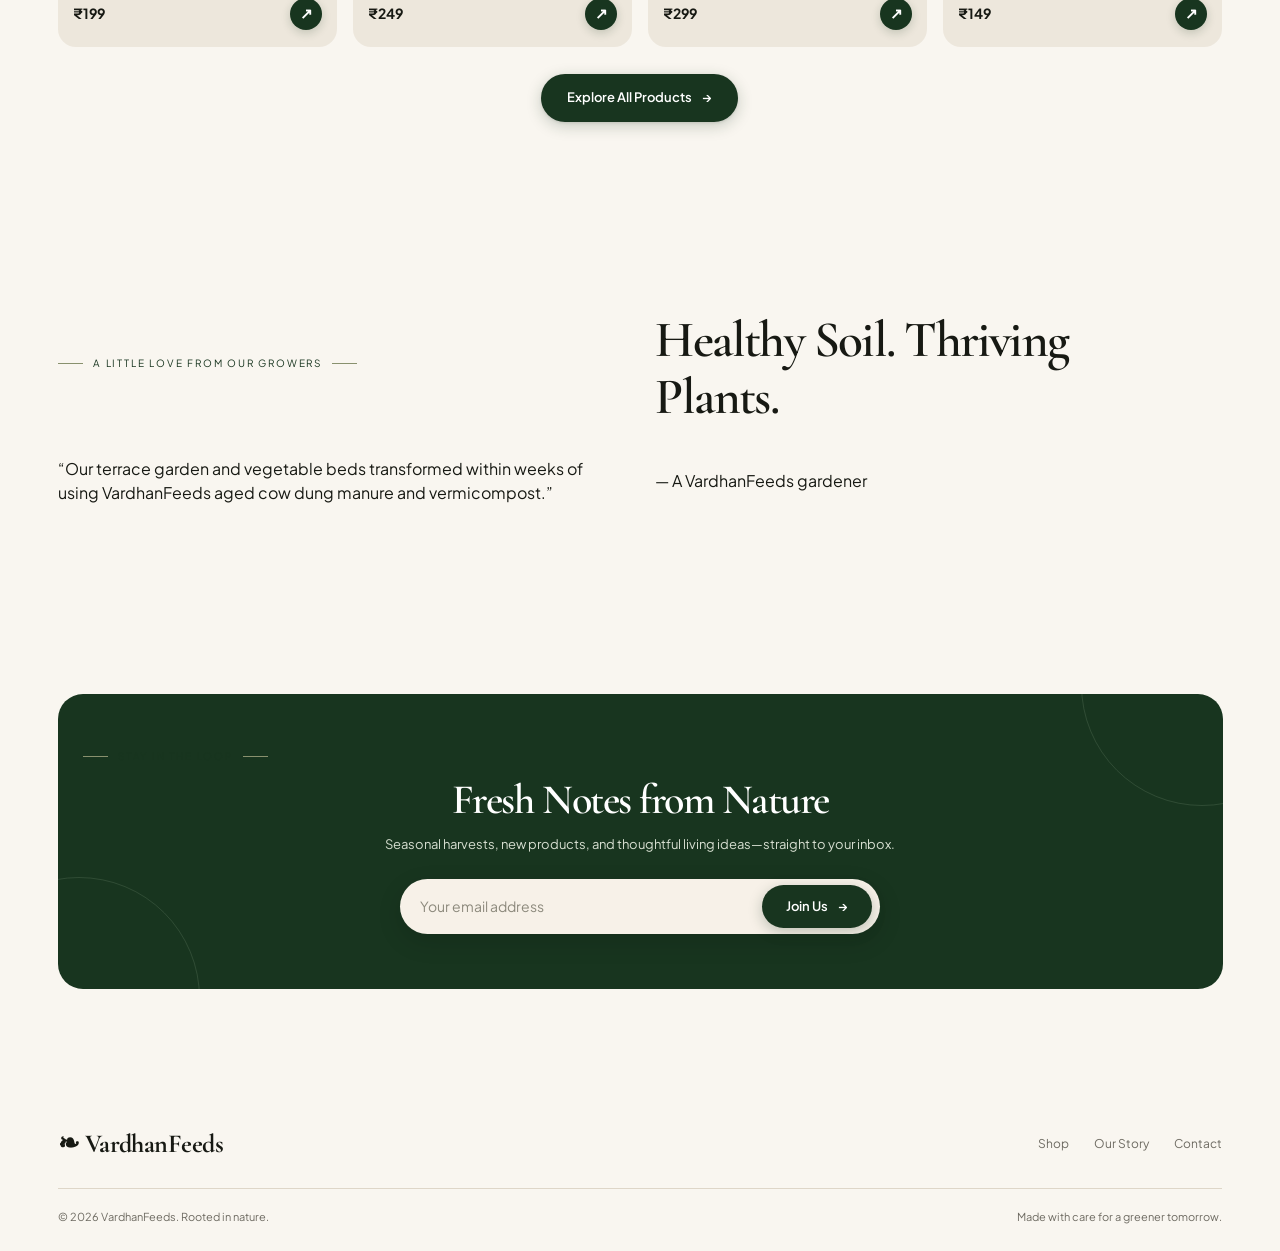
==== commit d0955715: "Add local assets/images and final updates" ====
--- a/index.html
+++ b/index.html
@@ -1,14 +1,14 @@
-<!doctype html><html lang="en"><head><meta charset="utf-8"><meta name="viewport" content="width=device-width,initial-scale=1"><title>Home — VardhanFeeds</title><link rel="stylesheet" href="style.css"></head><body><header><div class="container nav"><a class="logo" href="index.html">❧ VardhanFeeds</a><nav class="nav-links" id="navLinks"><a href="index.html">Home</a><a href="shop.html">Shop</a><a href="story.html">Our Story</a><a href="contact.html">Contact</a></nav><div class="nav-actions"><button class="icon-btn" id="cartBtn" aria-label="Shopping Cart"><svg width="20" height="20" viewBox="0 0 24 24" fill="none" stroke="currentColor" stroke-width="1.8" stroke-linecap="round" stroke-linejoin="round"><path d="M6 2L3 6v14a2 2 0 0 0 2 2h14a2 2 0 0 0 2-2V6l-3-4z"/><line x1="3" y1="6" x2="21" y2="6"/><path d="M16 10a4 4 0 0 1-8 0"/></svg><span class="cart-count" id="cartCount">0</span></button><a class="btn header-shop" href="shop.html">Shop Now</a><button class="menu-toggle" id="menuToggle">☰</button></div></div></header><main><section class="container hero"><div class="hero-copy reveal"><span class="eyebrow">✦ 100% Pure · Desi Cow Dung</span><h1>Pure Soil Nutrition<br>From Nature to You</h1><p>Sun-dried cow dung manure, vermicompost, and bio-fertilizers from trusted gaushalas. Healthier for your soil, better for the planet.</p><div class="hero-buttons"><a class="btn" href="shop.html">Shop Manure <span class="btn-arrow">→</span></a><a class="btn btn-outline" href="story.html">Our Story</a></div></div><div class="hero-visual reveal"><div class="hero-photo"><img src="https://images.unsplash.com/photo-1523348837708-15d4a09cfac2?auto=format&fit=crop&w=1200&q=85" alt="Rich organic compost and soil"></div><div class="organic-stamp">100%<br>Pure</div></div></section>
+<!doctype html><html lang="en"><head><meta charset="utf-8"><meta name="viewport" content="width=device-width,initial-scale=1"><title>Home — VardhanFeeds</title><link rel="stylesheet" href="style.css"></head><body><header><div class="container nav"><a class="logo" href="index.html">❧ VardhanFeeds</a><nav class="nav-links" id="navLinks"><a href="index.html">Home</a><a href="shop.html">Shop</a><a href="story.html">Our Story</a><a href="contact.html">Contact</a></nav><div class="nav-actions"><button class="icon-btn" id="cartBtn" aria-label="Shopping Cart"><svg width="20" height="20" viewBox="0 0 24 24" fill="none" stroke="currentColor" stroke-width="1.8" stroke-linecap="round" stroke-linejoin="round"><path d="M6 2L3 6v14a2 2 0 0 0 2 2h14a2 2 0 0 0 2-2V6l-3-4z"/><line x1="3" y1="6" x2="21" y2="6"/><path d="M16 10a4 4 0 0 1-8 0"/></svg><span class="cart-count" id="cartCount">0</span></button><a class="btn header-shop" href="shop.html">Shop Now</a><button class="menu-toggle" id="menuToggle">☰</button></div></div></header><main><section class="container hero"><div class="hero-copy reveal"><span class="eyebrow">✦ 100% Pure · Desi Cow Dung</span><h1>Pure Soil Nutrition<br>From Nature to You</h1><p>Sun-dried cow dung manure, vermicompost, and bio-fertilizers from trusted gaushalas. Healthier for your soil, better for the planet.</p><div class="hero-buttons"><a class="btn" href="shop.html">Shop Manure <span class="btn-arrow">→</span></a><a class="btn btn-outline" href="story.html">Our Story</a></div></div><div class="hero-visual reveal"><div class="hero-photo"><img src="assets/images/img-01.jpg" alt="Rich organic compost and soil"></div><div class="organic-stamp">100%<br>Pure</div></div></section>
 <section class="container benefits"><div class="benefit"><div><strong>100% Pure Dung</strong><span>No synthetic chemicals</span></div></div><div class="benefit"><div><strong>From Local Gaushalas</strong><span>Supporting dairy farmers</span></div></div><div class="benefit"><div><strong>Rich Microbes</strong><span>Living soil nutrition</span></div></div><div class="benefit"><div><strong>Eco-Friendly</strong><span>Biodegradable packs</span></div></div></section>
-<section class="container section"><div class="section-head"><div><div class="kicker">Discover nature</div><h2>Shop by Category</h2></div><p>Pure cow-dung fertilizers, composts, and natural soil boosters.</p></div><div class="categories"><a class="category" href="shop.html"><img src="https://images.unsplash.com/photo-1416879595882-3373a0480b5b?auto=format&fit=crop&w=700&q=80" alt="Aged Cow Dung Manure"><div class="category-bottom"><h3>Cow Dung Manure</h3><span>↗</span></div></a><a class="category" href="shop.html"><img src="https://images.unsplash.com/photo-1585320806297-9794b3e4eeae?auto=format&fit=crop&w=700&q=80" alt="Vermicompost"><div class="category-bottom"><h3>Vermicompost</h3><span>↗</span></div></a><a class="category" href="shop.html"><img src="https://images.unsplash.com/photo-1464226184884-fa280b87c399?auto=format&fit=crop&w=700&q=80" alt="Liquid Bio-Fertilizers"><div class="category-bottom"><h3>Liquid Fertilizers</h3><span>↗</span></div></a><a class="category" href="shop.html"><img src="https://images.unsplash.com/photo-1500382017468-9049fed747ef?auto=format&fit=crop&w=700&q=80" alt="Cow Dung Cakes & Dhoop"><div class="category-bottom"><h3>Dung Cakes & Dhoop</h3><span>↗</span></div></a></div></section>
-<section class="container section story"><div class="story-image"><img src="https://images.unsplash.com/photo-1500595046743-cd271d694d30?auto=format&fit=crop&w=1200&q=85" alt="Desi cows grazing on green pasture"></div><div class="story-copy"><div class="kicker">Our story</div><h2>Rooted in Soil,<br>Nurtured by Nature</h2><p>We partner with local gaushalas and dairy farmers to transform pure desi cow dung into nutrient-rich composts and bio-fertilizers.</p><a class="btn" href="story.html">Know More <span class="btn-arrow">→</span></a></div></section><section class="container section"><div class="process"><div><div class="kicker">Our process</div><h2>From Gaushala to<br>Your Garden</h2><p>Carefully composted, sun-dried, and naturally enriched for thriving plants.</p><a class="btn" href="story.html#process">Explore Our Story & Process <span class="btn-arrow">→</span></a></div><div class="process-image"><img src="https://images.unsplash.com/photo-1592150621744-aca64f48394a?auto=format&fit=crop&w=1200&q=85" alt="Composting and soil preparation"></div></div></section> 
+<section class="container section"><div class="section-head"><div><div class="kicker">Discover nature</div><h2>Shop by Category</h2></div><p>Pure cow-dung fertilizers, composts, and natural soil boosters.</p></div><div class="categories"><a class="category" href="shop.html"><img src="assets/images/img-02.jpg" alt="Aged Cow Dung Manure"><div class="category-bottom"><h3>Cow Dung Manure</h3><span>↗</span></div></a><a class="category" href="shop.html"><img src="assets/images/img-03.jpg" alt="Vermicompost"><div class="category-bottom"><h3>Vermicompost</h3><span>↗</span></div></a><a class="category" href="shop.html"><img src="assets/images/img-04.jpg" alt="Liquid Bio-Fertilizers"><div class="category-bottom"><h3>Liquid Fertilizers</h3><span>↗</span></div></a><a class="category" href="shop.html"><img src="assets/images/img-05.jpg" alt="Cow Dung Cakes & Dhoop"><div class="category-bottom"><h3>Dung Cakes & Dhoop</h3><span>↗</span></div></a></div></section>
+<section class="container section story"><div class="story-image"><img src="assets/images/img-06.jpg" alt="Desi cows grazing on green pasture"></div><div class="story-copy"><div class="kicker">Our story</div><h2>Rooted in Soil,<br>Nurtured by Nature</h2><p>We partner with local gaushalas and dairy farmers to transform pure desi cow dung into nutrient-rich composts and bio-fertilizers.</p><a class="btn" href="story.html">Know More <span class="btn-arrow">→</span></a></div></section><section class="container section"><div class="process"><div><div class="kicker">Our process</div><h2>From Gaushala to<br>Your Garden</h2><p>Carefully composted, sun-dried, and naturally enriched for thriving plants.</p><a class="btn" href="story.html#process">Explore Our Story & Process <span class="btn-arrow">→</span></a></div><div class="process-image"><img src="assets/images/img-07.jpg" alt="Composting and soil preparation"></div></div></section> 
 <section class="container section">
   <div class="section-head"><div><div class="kicker">Picked with purpose</div><h2>Farm Favorites</h2></div><p>Nutrient-rich cow dung composts and natural soil enhancers for thriving gardens.</p></div>
   <div class="products">
-    <article class="product reveal"><img src="https://images.unsplash.com/photo-1591857177580-dc82b9ac4e1e?auto=format&fit=crop&w=700&q=80" alt="Aged Cow Dung Manure"><div class="product-info"><h3>Aged Cow Dung Manure</h3><p>Sun-dried &amp; sieved · 5 kg</p><div class="product-price">₹199 <a class="add-btn" href="shop.html" aria-label="View product"><span>↗</span></a></div></div></article>
-    <article class="product reveal"><img src="https://images.unsplash.com/photo-1558904541-efa843a96f01?auto=format&fit=crop&w=700&q=80" alt="Organic Vermicompost"><div class="product-info"><h3>Pure Vermicompost</h3><p>Earthworm-enriched · 5 kg</p><div class="product-price">₹249 <a class="add-btn" href="shop.html" aria-label="View product"><span>↗</span></a></div></div></article>
-    <article class="product reveal"><img src="https://images.unsplash.com/photo-1530836369250-ef72a3f5cda8?auto=format&fit=crop&w=700&q=80" alt="Panchagavya Liquid Fertilizer"><div class="product-info"><h3>Panchagavya Growth Tonic</h3><p>Fermented bio-liquid · 1 L</p><div class="product-price">₹299 <a class="add-btn" href="shop.html" aria-label="View product"><span>↗</span></a></div></div></article>
-    <article class="product reveal"><img src="https://images.unsplash.com/photo-1516253593875-bd7ba052fbc5?auto=format&fit=crop&w=700&q=80" alt="Desi Cow Dung Cakes"><div class="product-info"><h3>Desi Cow Dung Cakes</h3><p>Hand-pressed &amp; sun-cured · 12 pcs</p><div class="product-price">₹149 <a class="add-btn" href="shop.html" aria-label="View product"><span>↗</span></a></div></div></article>
+    <article class="product reveal"><img src="assets/images/img-08.jpg" alt="Aged Cow Dung Manure"><div class="product-info"><h3>Aged Cow Dung Manure</h3><p>Sun-dried &amp; sieved · 5 kg</p><div class="product-price">₹199 <a class="add-btn" href="shop.html" aria-label="View product"><span>↗</span></a></div></div></article>
+    <article class="product reveal"><img src="assets/images/img-09.jpg" alt="Organic Vermicompost"><div class="product-info"><h3>Pure Vermicompost</h3><p>Earthworm-enriched · 5 kg</p><div class="product-price">₹249 <a class="add-btn" href="shop.html" aria-label="View product"><span>↗</span></a></div></div></article>
+    <article class="product reveal"><img src="assets/images/img-10.jpg" alt="Panchagavya Liquid Fertilizer"><div class="product-info"><h3>Panchagavya Growth Tonic</h3><p>Fermented bio-liquid · 1 L</p><div class="product-price">₹299 <a class="add-btn" href="shop.html" aria-label="View product"><span>↗</span></a></div></div></article>
+    <article class="product reveal"><img src="assets/images/img-11.jpg" alt="Desi Cow Dung Cakes"><div class="product-info"><h3>Desi Cow Dung Cakes</h3><p>Hand-pressed &amp; sun-cured · 12 pcs</p><div class="product-price">₹149 <a class="add-btn" href="shop.html" aria-label="View product"><span>↗</span></a></div></div></article>
   </div><div style="text-align:center;margin-top:28px"><a class="btn" href="shop.html">Explore All Products <span class="btn-arrow">→</span></a></div>
 </section>
 <section class="container section">
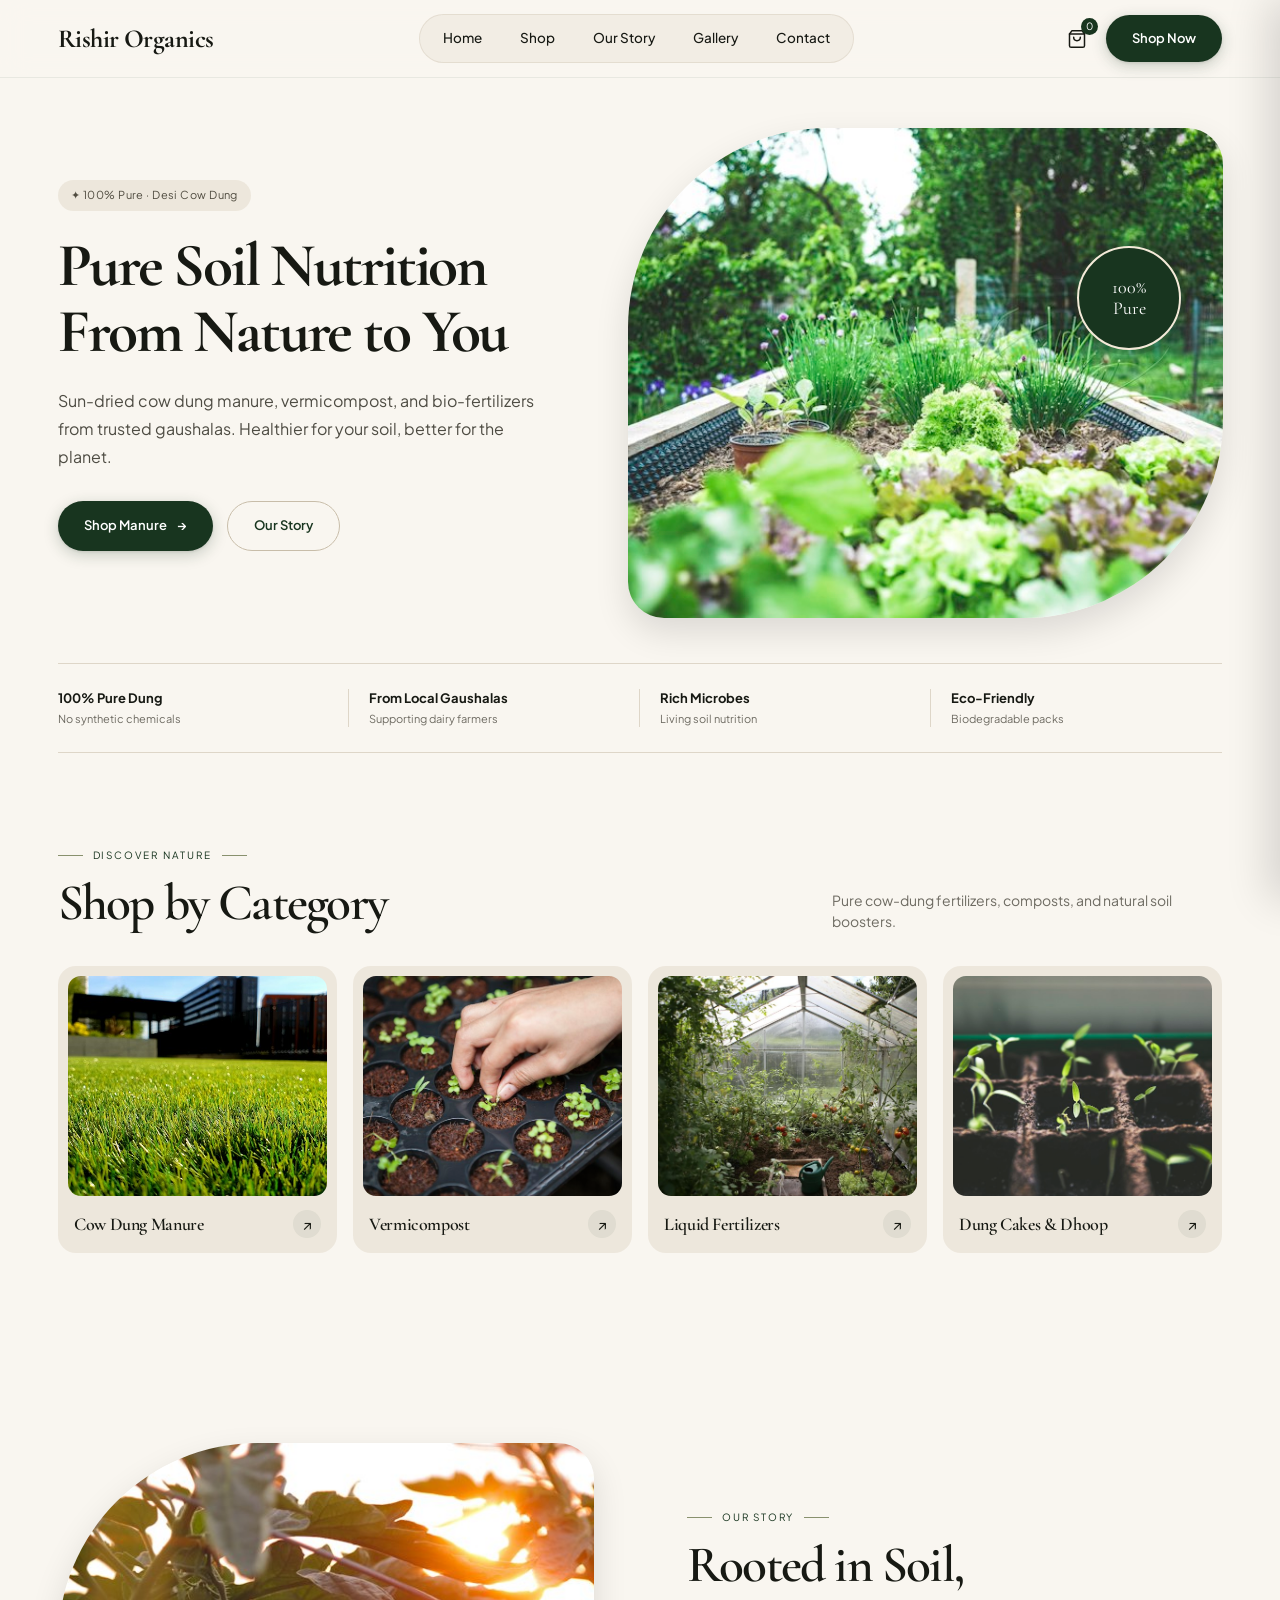
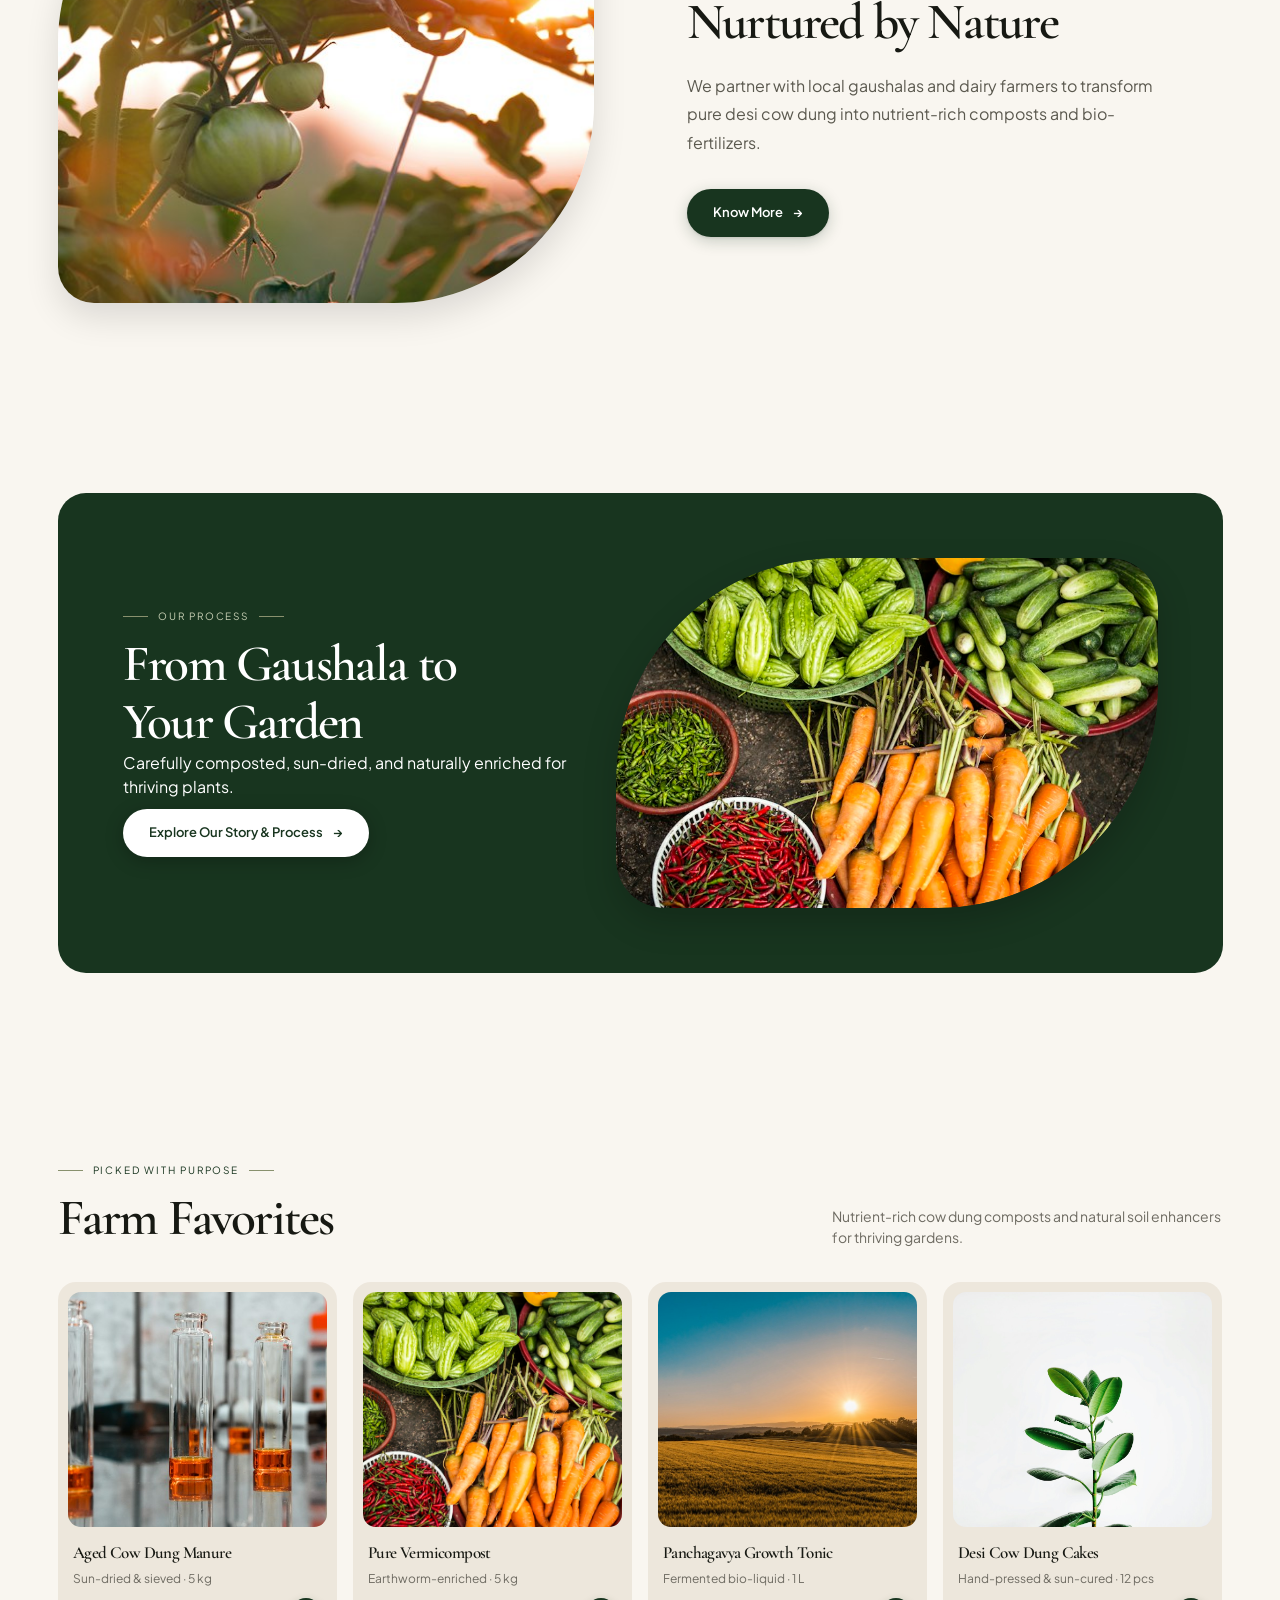
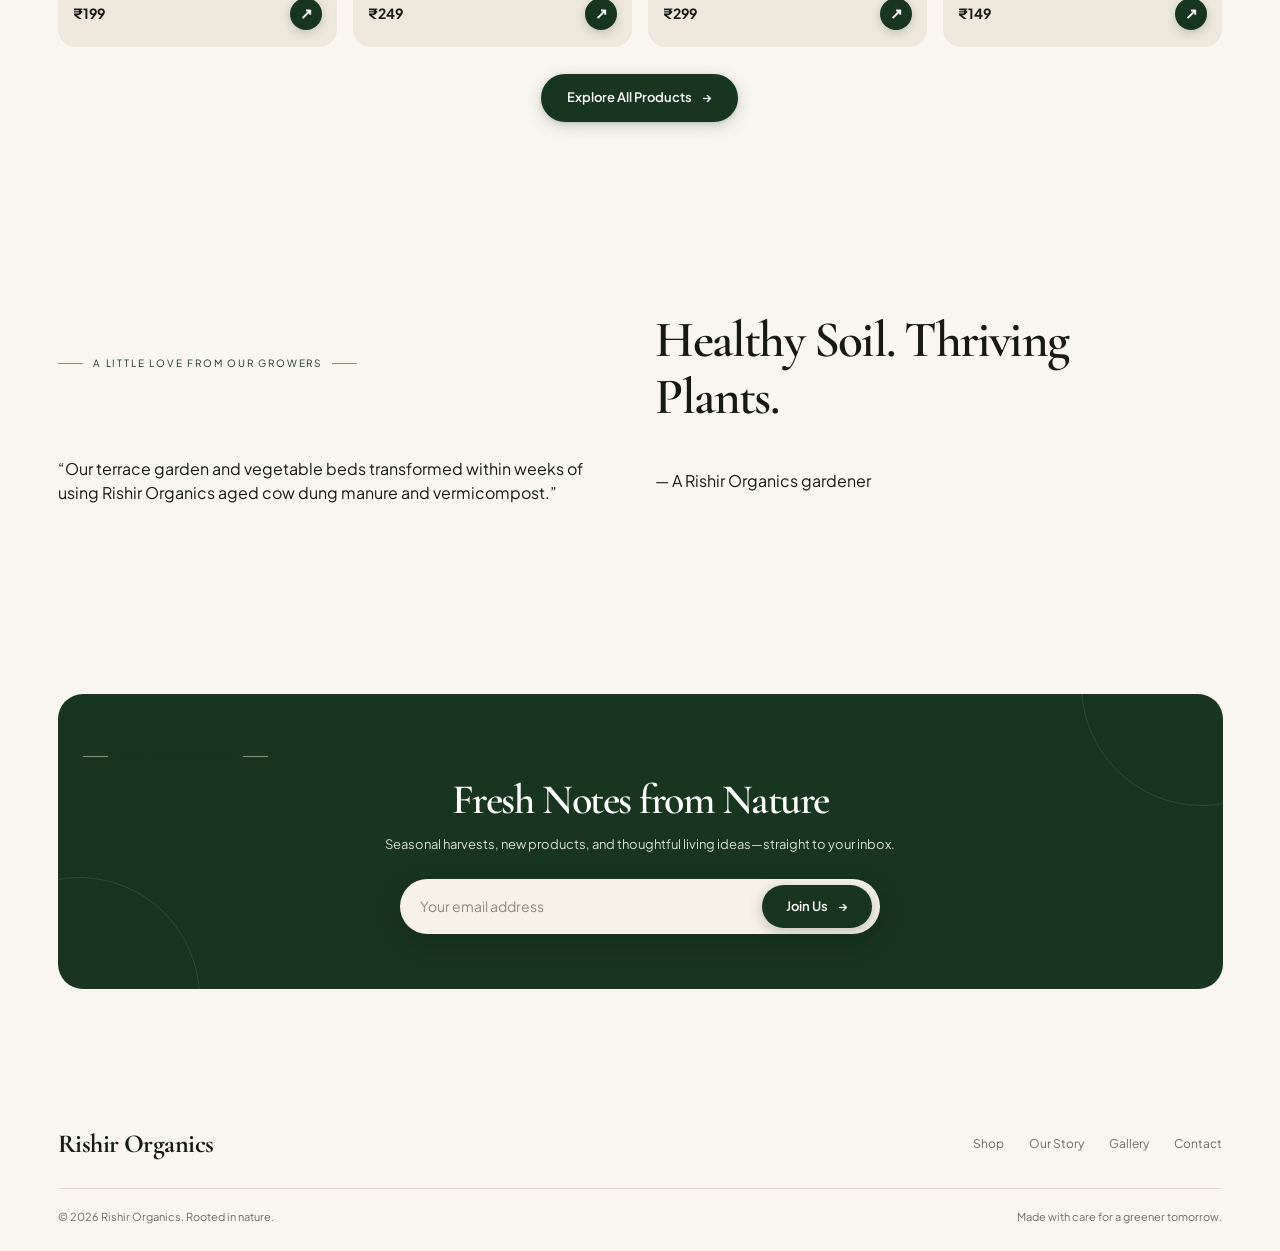
==== commit b5f9f43c: "Rebrand to Rishir Organics, add Gallery page, WhatsApp order, and smooth animations" ====
--- a/index.html
+++ b/index.html
@@ -1,4 +1,4 @@
-<!doctype html><html lang="en"><head><meta charset="utf-8"><meta name="viewport" content="width=device-width,initial-scale=1"><title>Home — VardhanFeeds</title><link rel="stylesheet" href="style.css"></head><body><header><div class="container nav"><a class="logo" href="index.html">❧ VardhanFeeds</a><nav class="nav-links" id="navLinks"><a href="index.html">Home</a><a href="shop.html">Shop</a><a href="story.html">Our Story</a><a href="contact.html">Contact</a></nav><div class="nav-actions"><button class="icon-btn" id="cartBtn" aria-label="Shopping Cart"><svg width="20" height="20" viewBox="0 0 24 24" fill="none" stroke="currentColor" stroke-width="1.8" stroke-linecap="round" stroke-linejoin="round"><path d="M6 2L3 6v14a2 2 0 0 0 2 2h14a2 2 0 0 0 2-2V6l-3-4z"/><line x1="3" y1="6" x2="21" y2="6"/><path d="M16 10a4 4 0 0 1-8 0"/></svg><span class="cart-count" id="cartCount">0</span></button><a class="btn header-shop" href="shop.html">Shop Now</a><button class="menu-toggle" id="menuToggle">☰</button></div></div></header><main><section class="container hero"><div class="hero-copy reveal"><span class="eyebrow">✦ 100% Pure · Desi Cow Dung</span><h1>Pure Soil Nutrition<br>From Nature to You</h1><p>Sun-dried cow dung manure, vermicompost, and bio-fertilizers from trusted gaushalas. Healthier for your soil, better for the planet.</p><div class="hero-buttons"><a class="btn" href="shop.html">Shop Manure <span class="btn-arrow">→</span></a><a class="btn btn-outline" href="story.html">Our Story</a></div></div><div class="hero-visual reveal"><div class="hero-photo"><img src="assets/images/img-01.jpg" alt="Rich organic compost and soil"></div><div class="organic-stamp">100%<br>Pure</div></div></section>
+﻿<!doctype html><html lang="en"><head><meta charset="utf-8"><meta name="viewport" content="width=device-width,initial-scale=1"><title>Home — Rishir Organics</title><link rel="stylesheet" href="style.css"></head><body><header><div class="container nav"><a class="logo" href="index.html">Rishir Organics</a><nav class="nav-links" id="navLinks"><a href="index.html">Home</a><a href="shop.html">Shop</a><a href="story.html">Our Story</a><a href="gallery.html">Gallery</a><a href="contact.html">Contact</a></nav><div class="nav-actions"><button class="icon-btn" id="cartBtn" aria-label="Shopping Cart"><svg width="20" height="20" viewBox="0 0 24 24" fill="none" stroke="currentColor" stroke-width="1.8" stroke-linecap="round" stroke-linejoin="round"><path d="M6 2L3 6v14a2 2 0 0 0 2 2h14a2 2 0 0 0 2-2V6l-3-4z"/><line x1="3" y1="6" x2="21" y2="6"/><path d="M16 10a4 4 0 0 1-8 0"/></svg><span class="cart-count" id="cartCount">0</span></button><a class="btn header-shop" href="shop.html">Shop Now</a><button class="menu-toggle" id="menuToggle">☰</button></div></div></header><main><section class="container hero"><div class="hero-copy reveal"><span class="eyebrow">✦ 100% Pure · Desi Cow Dung</span><h1>Pure Soil Nutrition<br>From Nature to You</h1><p>Sun-dried cow dung manure, vermicompost, and bio-fertilizers from trusted gaushalas. Healthier for your soil, better for the planet.</p><div class="hero-buttons"><a class="btn" href="shop.html">Shop Manure <span class="btn-arrow">→</span></a><a class="btn btn-outline" href="story.html">Our Story</a></div></div><div class="hero-visual reveal"><div class="hero-photo"><img src="assets/images/img-01.jpg" alt="Rich organic compost and soil"></div><div class="organic-stamp">100%<br>Pure</div></div></section>
 <section class="container benefits"><div class="benefit"><div><strong>100% Pure Dung</strong><span>No synthetic chemicals</span></div></div><div class="benefit"><div><strong>From Local Gaushalas</strong><span>Supporting dairy farmers</span></div></div><div class="benefit"><div><strong>Rich Microbes</strong><span>Living soil nutrition</span></div></div><div class="benefit"><div><strong>Eco-Friendly</strong><span>Biodegradable packs</span></div></div></section>
 <section class="container section"><div class="section-head"><div><div class="kicker">Discover nature</div><h2>Shop by Category</h2></div><p>Pure cow-dung fertilizers, composts, and natural soil boosters.</p></div><div class="categories"><a class="category" href="shop.html"><img src="assets/images/img-02.jpg" alt="Aged Cow Dung Manure"><div class="category-bottom"><h3>Cow Dung Manure</h3><span>↗</span></div></a><a class="category" href="shop.html"><img src="assets/images/img-03.jpg" alt="Vermicompost"><div class="category-bottom"><h3>Vermicompost</h3><span>↗</span></div></a><a class="category" href="shop.html"><img src="assets/images/img-04.jpg" alt="Liquid Bio-Fertilizers"><div class="category-bottom"><h3>Liquid Fertilizers</h3><span>↗</span></div></a><a class="category" href="shop.html"><img src="assets/images/img-05.jpg" alt="Cow Dung Cakes & Dhoop"><div class="category-bottom"><h3>Dung Cakes & Dhoop</h3><span>↗</span></div></a></div></section>
 <section class="container section story"><div class="story-image"><img src="assets/images/img-06.jpg" alt="Desi cows grazing on green pasture"></div><div class="story-copy"><div class="kicker">Our story</div><h2>Rooted in Soil,<br>Nurtured by Nature</h2><p>We partner with local gaushalas and dairy farmers to transform pure desi cow dung into nutrient-rich composts and bio-fertilizers.</p><a class="btn" href="story.html">Know More <span class="btn-arrow">→</span></a></div></section><section class="container section"><div class="process"><div><div class="kicker">Our process</div><h2>From Gaushala to<br>Your Garden</h2><p>Carefully composted, sun-dried, and naturally enriched for thriving plants.</p><a class="btn" href="story.html#process">Explore Our Story & Process <span class="btn-arrow">→</span></a></div><div class="process-image"><img src="assets/images/img-07.jpg" alt="Composting and soil preparation"></div></div></section> 
@@ -14,8 +14,8 @@
 <section class="container section">
   <div class="testimonials reveal">
     <div class="kicker">A little love from our growers</div><h2>Healthy Soil. Thriving Plants.</h2>
-    <blockquote>“Our terrace garden and vegetable beds transformed within weeks of using VardhanFeeds aged cow dung manure and vermicompost.”</blockquote>
-    <p class="testimonial-name">— A VardhanFeeds gardener</p>
+    <blockquote>“Our terrace garden and vegetable beds transformed within weeks of using Rishir Organics aged cow dung manure and vermicompost.”</blockquote>
+    <p class="testimonial-name">— A Rishir Organics gardener</p>
   </div>
 </section>
 <section class="container section">
@@ -24,4 +24,4 @@
     <form id="subscribeForm" class="subscribe"><input type="email" required placeholder="Your email address" aria-label="Email address"><button class="btn" type="submit">Join Us <span class="btn-arrow">→</span></button></form>
   </div>
 </section>
-</main><footer class="container"><div class="footer-top"><a class="logo" href="index.html">❧ VardhanFeeds</a><div class="footer-links"><a href="shop.html">Shop</a><a href="story.html">Our Story</a><a href="contact.html">Contact</a></div></div><div class="footer-bottom"><span>© 2026 VardhanFeeds. Rooted in nature.</span><span>Made with care for a greener tomorrow.</span></div></footer><div class="toast" id="toast">Welcome</div><script src="script.js"></script></body></html>+</main><footer class="container"><div class="footer-top"><a class="logo" href="index.html">Rishir Organics</a><div class="footer-links"><a href="shop.html">Shop</a><a href="story.html">Our Story</a><a href="gallery.html">Gallery</a><a href="contact.html">Contact</a></div></div><div class="footer-bottom"><span>© 2026 Rishir Organics. Rooted in nature.</span><span>Made with care for a greener tomorrow.</span></div></footer><div class="toast" id="toast">Welcome</div><script src="script.js"></script></body></html>
--- a/style.css
+++ b/style.css
@@ -1041,15 +1041,15 @@
     flex-direction: column;
   }
 
-  main > section.hero {
+  main>section.hero {
     display: contents;
   }
 
-  main > section.hero .eyebrow,
-  main > section.hero h1,
-  main > section.hero p,
-  main > section.hero .hero-visual,
-  main > section.hero .hero-buttons {
+  main>section.hero .eyebrow,
+  main>section.hero h1,
+  main>section.hero p,
+  main>section.hero .hero-visual,
+  main>section.hero .hero-buttons {
     width: min(var(--max), calc(100% - clamp(24px, 6vw, 120px)));
     margin-inline: auto;
   }
@@ -1093,7 +1093,7 @@
     margin-bottom: 24px;
   }
 
-  main > section:not(.hero):not(.benefits) {
+  main>section:not(.hero):not(.benefits) {
     order: 7;
   }
 
@@ -1444,6 +1444,10 @@
 .page-hero {
   padding: 55px 0 30px;
   text-align: center
+}
+
+.page-hero+.section {
+  padding-top: 24px;
 }
 
 .page-hero h1 {
@@ -1480,11 +1484,13 @@
     transform: scale(.92);
     opacity: .25;
   }
+
   55% {
     clip-path: inset(6% 12% 6% 12% round 120px);
     transform: scale(.98);
     opacity: 1;
   }
+
   100% {
     clip-path: inset(0% 0% 0% 0% round 28px);
     transform: scale(1);
@@ -1659,27 +1665,27 @@
 }
 
 .story-principles {
+  display: grid;
+  grid-template-columns: repeat(3, 1fr);
+  gap: 36px;
+  margin-top: 32px;
+}
+
+.principle-card {
   display: flex;
   flex-direction: column;
-  border-top: 1px solid var(--line);
-  margin-top: 25px;
-}
-
-.principle-card {
-  display: grid;
-  grid-template-columns: 56px 260px 1fr;
-  gap: 24px;
-  align-items: center;
+  align-items: flex-start;
   background: transparent;
   color: var(--ink);
-  border-bottom: 1px solid var(--line);
+  border-top: 2px solid var(--line);
   border-radius: 0;
-  padding: 26px 16px;
-  transition: background-color .25s ease;
+  padding: 28px 0 0;
+  box-shadow: none;
+  transition: border-color .25s ease;
 }
 
 .principle-card:hover {
-  background: rgba(237, 231, 220, .38);
+  border-top-color: var(--green);
 }
 
 .principle-icon {
@@ -1691,12 +1697,12 @@
   font-size: 20px;
   display: grid;
   place-items: center;
-  margin-bottom: 0;
+  margin-bottom: 18px;
 }
 
 .principle-card h3 {
   font-size: 22px;
-  margin-bottom: 0;
+  margin-bottom: 10px;
   color: var(--ink);
 }
 
@@ -1706,77 +1712,202 @@
   line-height: 1.7;
 }
 
-.story-faq {
-  display: flex;
-  flex-direction: column;
-  gap: 12px;
+.fa-stage {
+  display: grid;
+  grid-template-columns: 1fr 1fr;
   width: 100%;
-  margin: 25px 0 0;
-}
-
-.faq-card {
+  min-height: 560px;
+  margin-top: 28px;
+  border-radius: 26px;
+  overflow: hidden;
   background: var(--white);
   border: 1px solid var(--line);
-  border-radius: 18px;
-  padding: 20px 26px;
-  transition: border-color .3s ease, box-shadow .3s ease;
+}
+
+.fa-panel-left {
+  position: relative;
+  background: var(--white);
+  padding: 48px 52px;
+  display: flex;
+  flex-direction: column;
+}
+
+.fa-eyebrow {
+  font-family: var(--sans);
+  font-size: 11px;
+  font-weight: 600;
+  letter-spacing: .12em;
+  text-transform: uppercase;
+  color: var(--muted);
+  margin-bottom: 28px;
+}
+
+.fa-faq {
+  margin-top: auto;
+}
+
+.fa-item {
+  border-bottom: 1px solid var(--line);
+}
+
+.fa-row {
+  appearance: none;
+  border: none;
+  background: transparent;
+  width: 100%;
+  display: grid;
+  grid-template-columns: 34px 1fr 20px;
+  column-gap: 18px;
+  align-items: center;
+  padding: 20px 0;
+  cursor: pointer;
+  color: var(--ink);
+  text-align: left;
+  opacity: .45;
+  transition: opacity .35s cubic-bezier(.22, 1, .36, 1);
+  font-family: inherit;
+}
+
+.fa-item.open .fa-row {
+  opacity: 1;
+}
+
+.fa-item:not(.open):hover .fa-row {
+  opacity: .75;
+}
+
+.fa-num {
+  font-family: var(--sans);
+  font-size: 12px;
+  font-weight: 600;
+  letter-spacing: .04em;
+  line-height: 1;
+  color: var(--green);
+}
+
+.fa-q {
+  font-family: var(--serif);
+  font-size: 19px;
+  font-weight: 500;
+  line-height: 1.3;
+}
+
+.fa-icon {
+  position: relative;
+  width: 14px;
+  height: 14px;
+  justify-self: end;
+  display: inline-block;
+}
+
+.fa-icon .fa-v,
+.fa-icon .fa-h {
+  position: absolute;
+  background: var(--green);
+  transition: transform .35s cubic-bezier(.22, 1, .36, 1);
+}
+
+.fa-icon .fa-v {
+  left: 50%;
+  top: 0;
+  width: 1px;
+  height: 100%;
+  transform: translateX(-50%);
+}
+
+.fa-icon .fa-h {
+  left: 0;
+  top: 50%;
+  width: 100%;
+  height: 1px;
+  transform: translateY(-50%);
+}
+
+.fa-item.open .fa-icon .fa-v {
+  transform: translateX(-50%) rotate(90deg);
+}
+
+.fa-item.open .fa-icon .fa-h {
+  transform: translateY(-50%) rotate(180deg);
+}
+
+.fa-body {
+  display: grid;
+  grid-template-columns: 34px 1fr 20px;
+  column-gap: 18px;
+}
+
+.fa-content-wrap {
+  display: grid;
+  grid-template-rows: 0fr;
+  transition: grid-template-rows .5s cubic-bezier(.22, 1, .36, 1);
+}
+
+.fa-item.open .fa-content-wrap {
+  grid-template-rows: 1fr;
+}
+
+.fa-content {
   overflow: hidden;
-}
-
-.faq-card::details-content {
-  height: 0;
+  min-height: 0;
+}
+
+.fa-body p {
+  padding: 0 0 22px 0;
+  margin: 0;
+  font-family: var(--sans);
+  font-size: 14.5px;
+  line-height: 1.65;
+  color: var(--muted);
+}
+
+.fa-panel-right {
+  position: relative;
+  overflow: hidden;
+  background: #102415;
+  min-height: 420px;
+}
+
+.fa-panel-right img {
+  position: absolute;
+  inset: 0;
+  width: 100%;
+  height: 100%;
+  object-fit: cover;
+  filter: blur(24px) saturate(1.1);
+  transform: scale(1.16);
   opacity: 0;
-  overflow: hidden;
-  transition: height .4s cubic-bezier(.22, 1, .36, 1), opacity .3s ease, content-visibility .4s allow-discrete;
-}
-
-.faq-card[open]::details-content {
-  height: auto;
+  transition: opacity .8s cubic-bezier(.22, 1, .36, 1), transform 1.2s cubic-bezier(.22, 1, .36, 1), filter .8s cubic-bezier(.22, 1, .36, 1);
+}
+
+.fa-panel-right img.active {
   opacity: 1;
-}
-
-.faq-card[open] {
-  border-color: var(--green);
-  box-shadow: 0 10px 26px rgba(24, 53, 31, .06);
-}
-
-.faq-card summary {
-  font-family: var(--serif);
-  font-size: 20px;
-  font-weight: 600;
-  color: var(--ink);
-  cursor: pointer;
-  list-style: none;
-  display: flex;
-  align-items: center;
-  justify-content: space-between;
-  gap: 16px;
-}
-
-.faq-card summary::-webkit-details-marker {
-  display: none;
-}
-
-.faq-card summary::after {
-  content: "+";
-  font-family: var(--sans);
-  font-size: 20px;
-  font-weight: 400;
-  color: var(--green);
-  transition: transform .25s ease;
-}
-
-.faq-card[open] summary::after {
-  content: "−";
-}
-
-.faq-card p {
-  font-size: 14px;
-  color: var(--muted);
-  line-height: 1.75;
-  margin-top: 12px;
-  padding-top: 12px;
-  border-top: 1px solid var(--line);
+  filter: blur(0px) saturate(1.05);
+  transform: scale(1.03);
+}
+
+.fa-panel-right::after {
+  content: '';
+  position: absolute;
+  inset: 0;
+  background: radial-gradient(80% 60% at 60% 40%, rgba(255, 255, 255, .16) 0%, rgba(255, 255, 255, .03) 55%, rgba(0, 10, 20, .18) 100%);
+  mix-blend-mode: overlay;
+  pointer-events: none;
+}
+
+@media(max-width: 900px) {
+  .fa-stage {
+    grid-template-columns: 1fr;
+    grid-template-rows: auto 320px;
+  }
+
+  .fa-panel-left {
+    padding: 32px 24px;
+  }
+
+  .fa-q {
+    font-size: 17px;
+  }
 }
 
 @media(max-width: 900px) {
@@ -1968,3 +2099,412 @@
 .cart-footer .btn {
   width: 100%;
 }
+
+
+/* Shop Filters & Quick-View Modal */
+.shop-filters {
+  display: flex;
+  flex-wrap: wrap;
+  gap: 10px;
+  margin-bottom: 28px;
+}
+
+.filter-btn {
+  appearance: none;
+  border: 1px solid var(--line);
+  background: var(--white);
+  color: var(--ink);
+  font-family: var(--sans);
+  font-size: 13.5px;
+  font-weight: 500;
+  padding: 9px 18px;
+  border-radius: 999px;
+  cursor: pointer;
+  transition: background-color .2s ease, color .2s ease, border-color .2s ease;
+}
+
+.filter-btn:hover {
+  border-color: var(--green);
+}
+
+.filter-btn.active {
+  background: var(--green);
+  color: var(--cream);
+  border-color: var(--green);
+}
+
+.product[hidden] {
+  display: none;
+}
+
+.qv-backdrop {
+  position: fixed;
+  inset: 0;
+  background: rgba(23, 25, 19, .55);
+  backdrop-filter: blur(4px);
+  display: grid;
+  place-items: center;
+  padding: 20px;
+  z-index: 1200;
+  opacity: 0;
+  pointer-events: none;
+  transition: opacity .22s ease;
+}
+
+.qv-backdrop.open {
+  opacity: 1;
+  pointer-events: auto;
+}
+
+.qv-modal {
+  background: var(--white);
+  border-radius: 12px;
+  max-width: 720px;
+  width: 100%;
+  display: grid;
+  grid-template-columns: 1fr 1.15fr;
+  overflow: hidden;
+  position: relative;
+  box-shadow: 0 24px 60px rgba(0, 0, 0, .2);
+}
+
+.qv-modal img {
+  width: 100%;
+  height: 100%;
+  min-height: 280px;
+  object-fit: cover;
+}
+
+.qv-body {
+  padding: 28px;
+  display: flex;
+  flex-direction: column;
+  gap: 12px;
+}
+
+.qv-close {
+  position: absolute;
+  top: 12px;
+  right: 12px;
+  width: 32px;
+  height: 32px;
+  border-radius: 50%;
+  background: var(--cream2);
+  color: var(--ink);
+  border: none;
+  font-size: 18px;
+  cursor: pointer;
+}
+
+.qv-meta {
+  font-size: 13px;
+  color: var(--muted);
+  background: var(--cream);
+  padding: 10px 12px;
+  border-radius: 8px;
+  line-height: 1.5;
+}
+
+.qv-packs {
+  display: flex;
+  gap: 8px;
+  margin: 4px 0;
+}
+
+.qv-pack {
+  border: 1px solid var(--line);
+  background: transparent;
+  padding: 6px 12px;
+  border-radius: 999px;
+  font-size: 12.5px;
+  cursor: pointer;
+}
+
+.qv-pack.active {
+  background: var(--green);
+  color: var(--cream);
+  border-color: var(--green);
+}
+
+@media(max-width: 700px) {
+  .qv-modal {
+    grid-template-columns: 1fr;
+  }
+
+  .qv-modal img {
+    max-height: 220px;
+  }
+}
+
+
+/* Shop Filters & Quick-View Modal */
+.shop-filters {
+  display: flex;
+  flex-wrap: wrap;
+  gap: 10px;
+  margin-bottom: 28px;
+}
+
+.filter-btn {
+  appearance: none;
+  border: 1px solid var(--line);
+  background: var(--white);
+  color: var(--ink);
+  font-family: var(--sans);
+  font-size: 13.5px;
+  font-weight: 500;
+  padding: 9px 18px;
+  border-radius: 999px;
+  cursor: pointer;
+  transition: background-color .2s ease, color .2s ease, border-color .2s ease;
+}
+
+.filter-btn:hover {
+  border-color: var(--green);
+}
+
+.filter-btn.active {
+  background: var(--green);
+  color: var(--cream);
+  border-color: var(--green);
+}
+
+.product[hidden] {
+  display: none;
+}
+
+.qv-backdrop {
+  position: fixed;
+  inset: 0;
+  background: rgba(23, 25, 19, .55);
+  backdrop-filter: blur(4px);
+  display: grid;
+  place-items: center;
+  padding: 20px;
+  z-index: 1200;
+  opacity: 0;
+  pointer-events: none;
+  transition: opacity .22s ease;
+}
+
+.qv-backdrop.open {
+  opacity: 1;
+  pointer-events: auto;
+}
+
+.qv-modal {
+  background: var(--white);
+  border-radius: 12px;
+  max-width: 720px;
+  width: 100%;
+  display: grid;
+  grid-template-columns: 1fr 1.15fr;
+  overflow: hidden;
+  position: relative;
+  box-shadow: 0 24px 60px rgba(0, 0, 0, .2);
+}
+
+.qv-modal img {
+  width: 100%;
+  height: 100%;
+  min-height: 280px;
+  object-fit: cover;
+}
+
+.qv-body {
+  padding: 28px;
+  display: flex;
+  flex-direction: column;
+  gap: 12px;
+}
+
+.qv-close {
+  position: absolute;
+  top: 12px;
+  right: 12px;
+  width: 32px;
+  height: 32px;
+  border-radius: 50%;
+  background: var(--cream2);
+  color: var(--ink);
+  border: none;
+  font-size: 18px;
+  cursor: pointer;
+}
+
+.qv-meta {
+  font-size: 13px;
+  color: var(--muted);
+  background: var(--cream);
+  padding: 10px 12px;
+  border-radius: 8px;
+  line-height: 1.5;
+}
+
+.qv-packs {
+  display: flex;
+  gap: 8px;
+  margin: 4px 0;
+}
+
+.qv-pack {
+  border: 1px solid var(--line);
+  background: transparent;
+  padding: 6px 12px;
+  border-radius: 999px;
+  font-size: 12.5px;
+  cursor: pointer;
+}
+
+.qv-pack.active {
+  background: var(--green);
+  color: var(--cream);
+  border-color: var(--green);
+}
+
+@media(max-width: 700px) {
+  .qv-modal {
+    grid-template-columns: 1fr;
+  }
+
+  .qv-modal img {
+    max-height: 220px;
+  }
+}
+
+
+/* Gallery Grid & Lightbox */
+.gallery-grid {
+  display: grid;
+  grid-template-columns: repeat(3, 1fr);
+  gap: 24px;
+}
+
+.gallery-card {
+  background: var(--white);
+  border: 1px solid var(--line);
+  border-radius: var(--radius);
+  overflow: hidden;
+  cursor: pointer;
+  transition: transform .25s ease, box-shadow .25s ease;
+}
+
+.gallery-card.reveal {
+  opacity: 0;
+  transform: translateY(24px) scale(.97);
+  transition: opacity .75s cubic-bezier(.22, 1, .36, 1), transform .75s cubic-bezier(.22, 1, .36, 1), box-shadow .25s ease;
+}
+
+.gallery-card.reveal.visible {
+  opacity: 1;
+  transform: none;
+}
+
+.gallery-card:hover {
+  transform: translateY(-4px);
+  box-shadow: 0 14px 32px rgba(24, 53, 31, .08);
+}
+
+.gallery-card img {
+  width: 100%;
+  height: 250px;
+  object-fit: cover;
+  display: block;
+}
+
+.gallery-card figcaption {
+  padding: 18px 20px;
+  display: flex;
+  flex-direction: column;
+  gap: 6px;
+}
+
+.gallery-card figcaption strong {
+  font-family: var(--serif);
+  font-size: 19px;
+  font-weight: 600;
+  color: var(--ink);
+}
+
+.gallery-card figcaption span {
+  font-size: 13.5px;
+  color: var(--muted);
+  line-height: 1.55;
+}
+
+.lightbox {
+  position: fixed;
+  inset: 0;
+  background: rgba(16, 20, 16, .84);
+  backdrop-filter: blur(4px);
+  display: grid;
+  place-items: center;
+  padding: 24px;
+  z-index: 1300;
+  opacity: 0;
+  pointer-events: none;
+  transition: opacity .2s ease;
+}
+
+.lightbox.open {
+  opacity: 1;
+  pointer-events: auto;
+}
+
+.lightbox img {
+  max-width: min(900px, 92vw);
+  max-height: 80vh;
+  border-radius: var(--radius);
+  object-fit: contain;
+}
+
+@media(max-width: 900px) {
+  .gallery-grid {
+    grid-template-columns: repeat(2, 1fr);
+  }
+}
+
+@media(max-width: 600px) {
+  .gallery-grid {
+    grid-template-columns: 1fr;
+  }
+}
+
+
+/* Rishir Organics Brand Logo */
+.logo {
+  display: inline-flex;
+  align-items: center;
+  gap: 10px;
+}
+
+.brand-mark {
+  width: 32px;
+  height: 32px;
+  color: var(--green);
+  flex-shrink: 0;
+}
+
+.brand-text {
+  display: flex;
+  flex-direction: column;
+  line-height: 1.05;
+}
+
+.brand-text small {
+  font-family: var(--sans);
+  font-size: 9.5px;
+  font-weight: 600;
+  letter-spacing: .18em;
+  color: var(--muted);
+  margin-top: 2px;
+}
+
+
+.brand-logo {
+  height: 64px;
+  width: auto;
+  display: block;
+  object-fit: contain;
+  mix-blend-mode: multiply;
+}
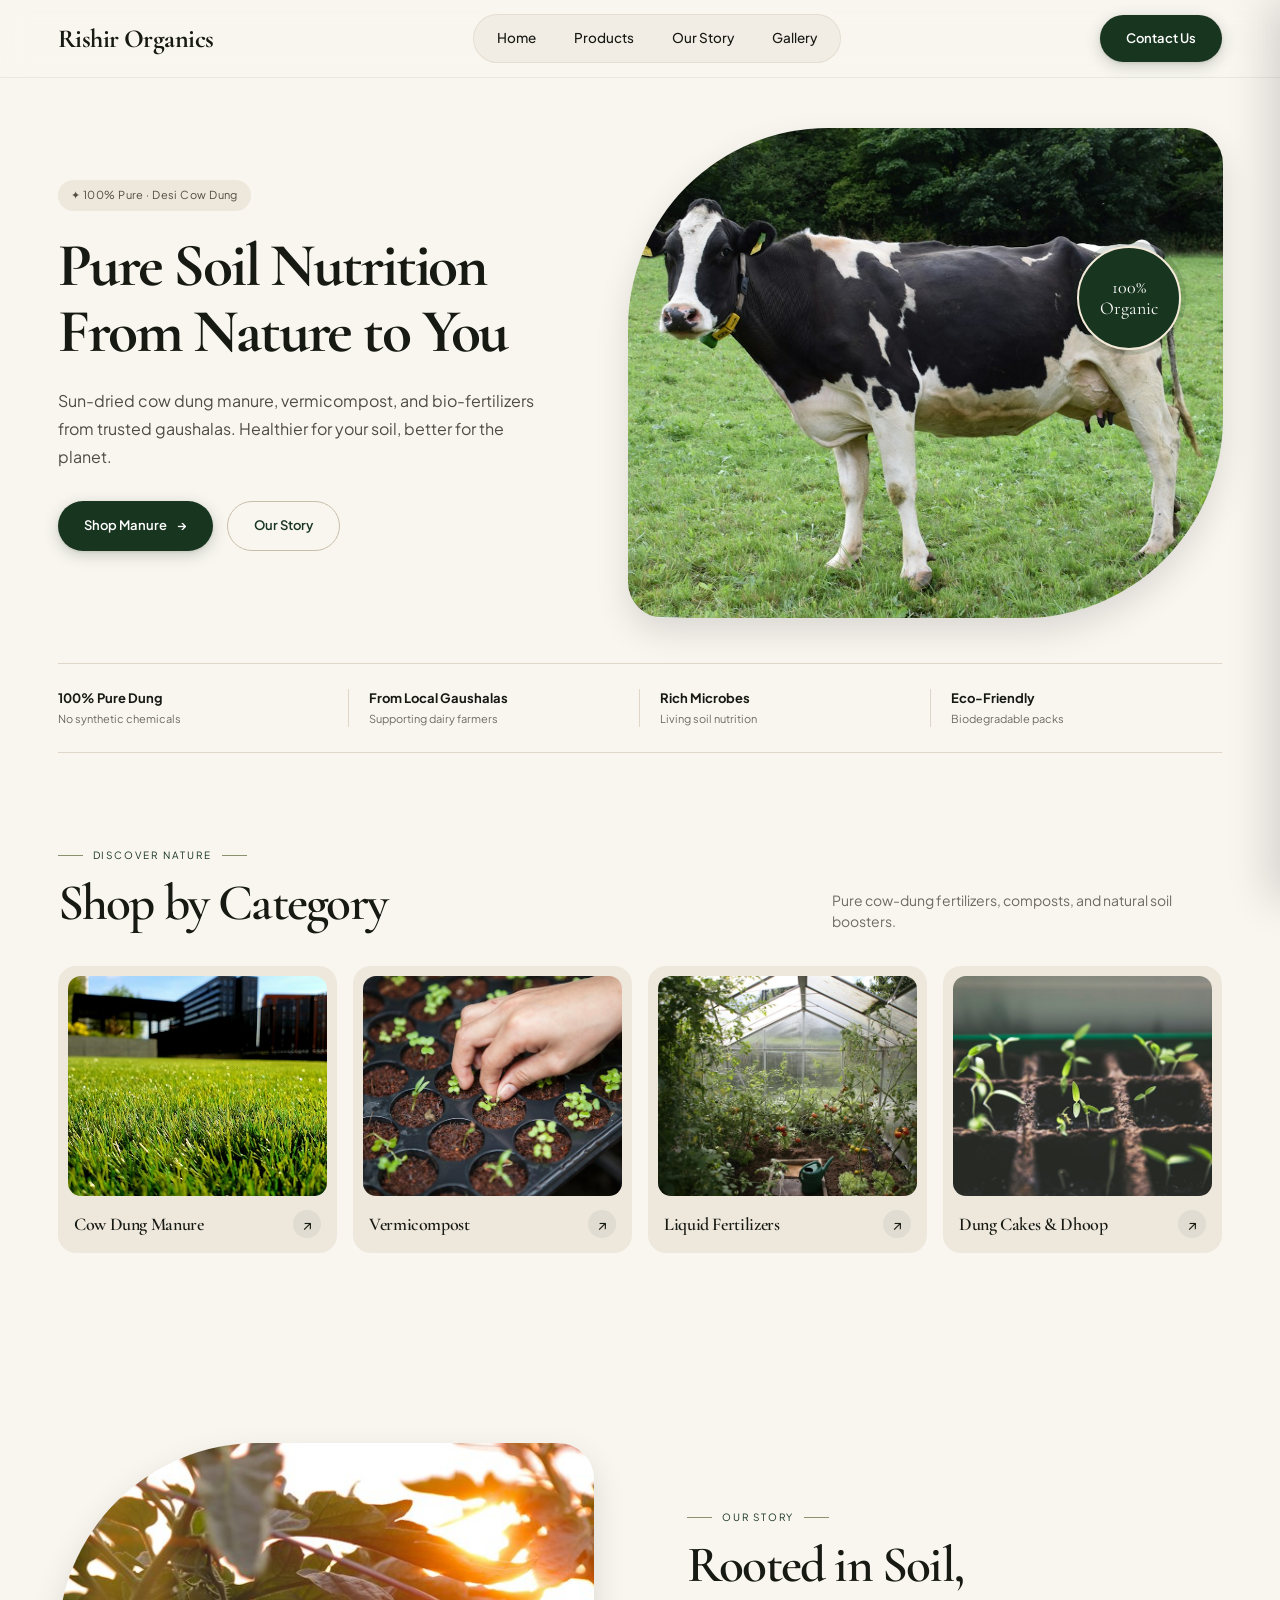
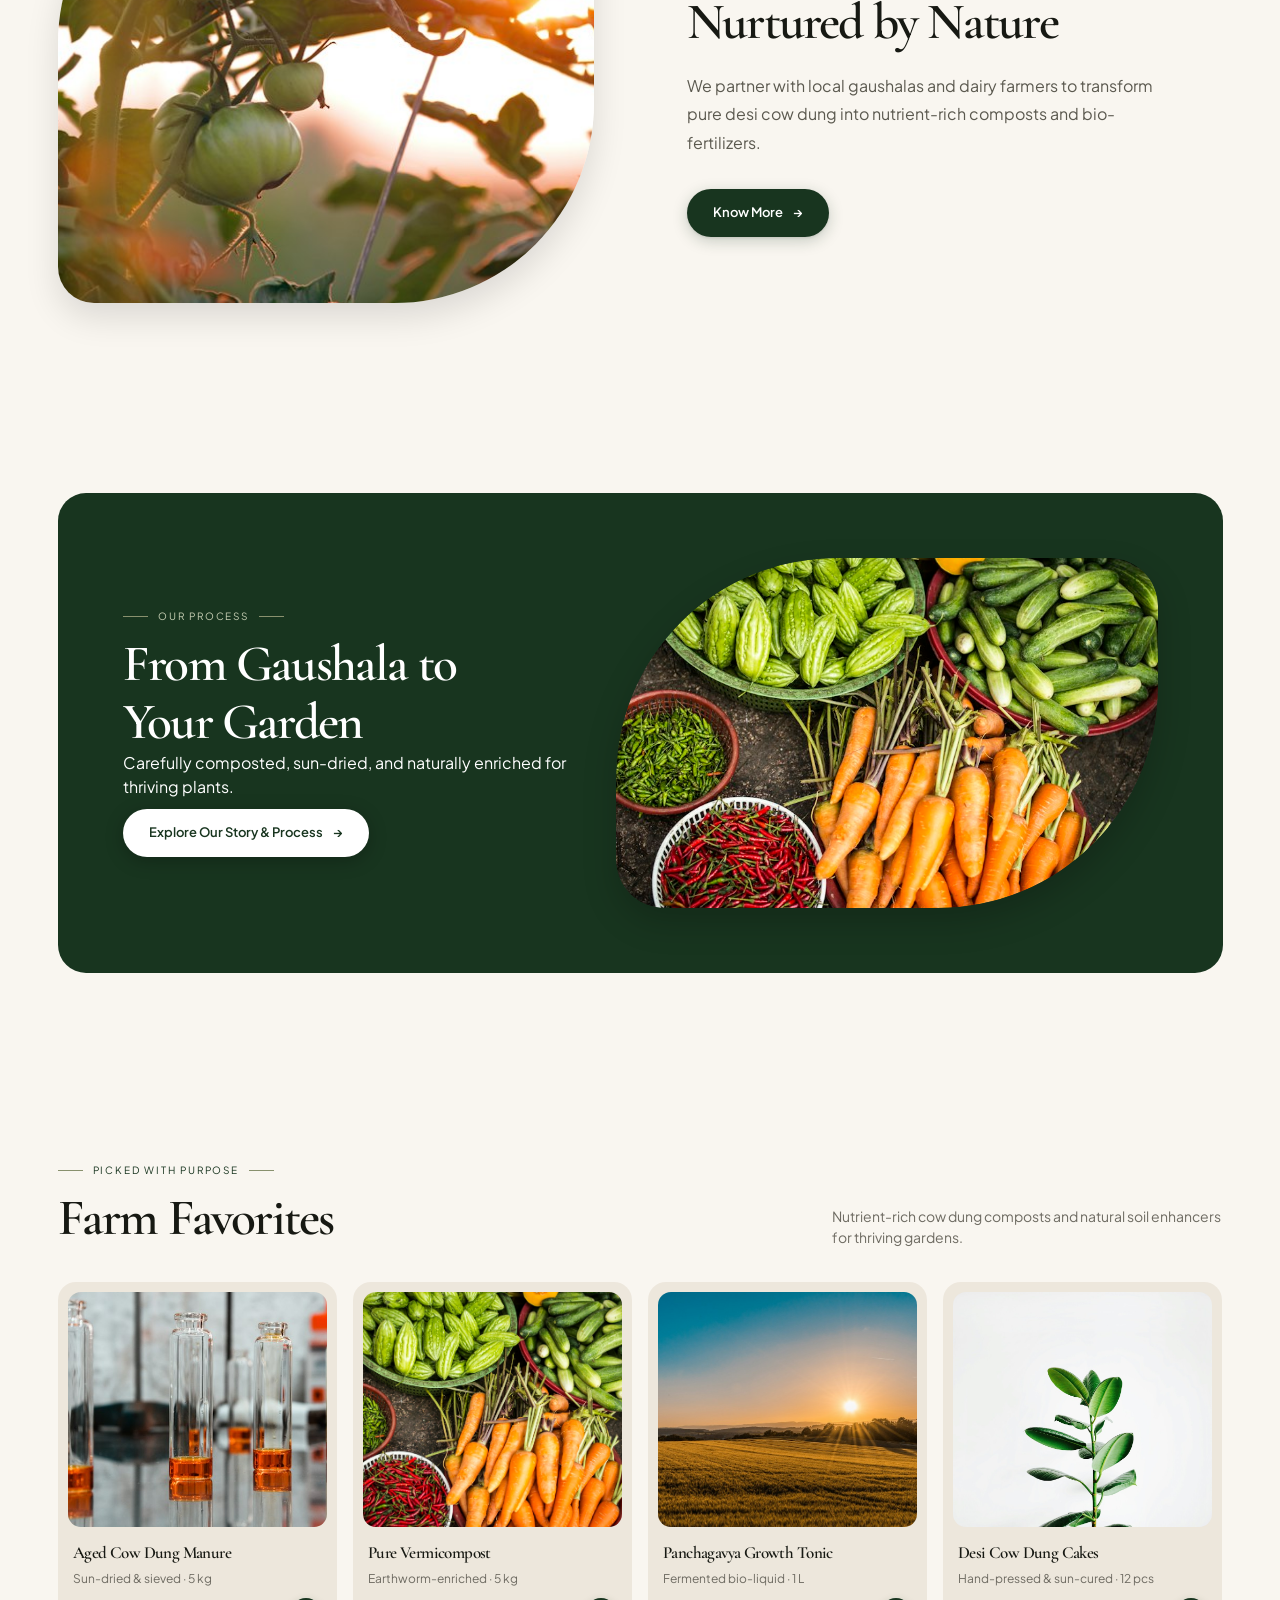
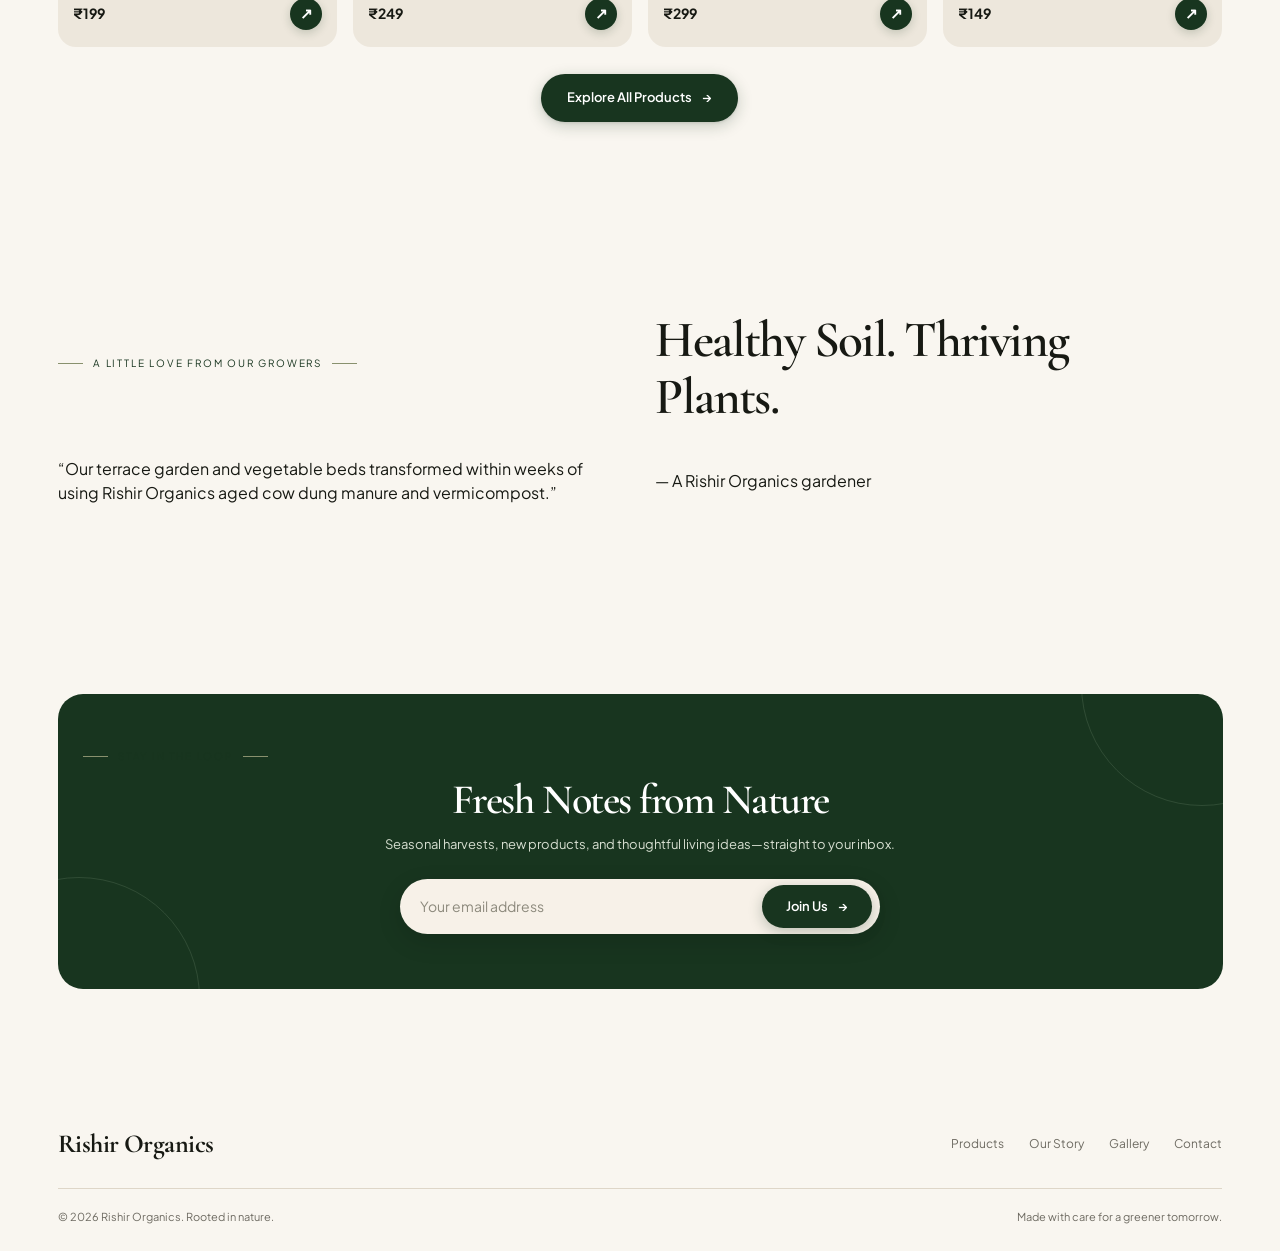
==== commit dedbf3cd: "Update contact info, navbar/footer, gallery and product cow-dung images, and home hero" ====
--- a/index.html
+++ b/index.html
@@ -1,4 +1,4 @@
-﻿<!doctype html><html lang="en"><head><meta charset="utf-8"><meta name="viewport" content="width=device-width,initial-scale=1"><title>Home — Rishir Organics</title><link rel="stylesheet" href="style.css"></head><body><header><div class="container nav"><a class="logo" href="index.html">Rishir Organics</a><nav class="nav-links" id="navLinks"><a href="index.html">Home</a><a href="shop.html">Shop</a><a href="story.html">Our Story</a><a href="gallery.html">Gallery</a><a href="contact.html">Contact</a></nav><div class="nav-actions"><button class="icon-btn" id="cartBtn" aria-label="Shopping Cart"><svg width="20" height="20" viewBox="0 0 24 24" fill="none" stroke="currentColor" stroke-width="1.8" stroke-linecap="round" stroke-linejoin="round"><path d="M6 2L3 6v14a2 2 0 0 0 2 2h14a2 2 0 0 0 2-2V6l-3-4z"/><line x1="3" y1="6" x2="21" y2="6"/><path d="M16 10a4 4 0 0 1-8 0"/></svg><span class="cart-count" id="cartCount">0</span></button><a class="btn header-shop" href="shop.html">Shop Now</a><button class="menu-toggle" id="menuToggle">☰</button></div></div></header><main><section class="container hero"><div class="hero-copy reveal"><span class="eyebrow">✦ 100% Pure · Desi Cow Dung</span><h1>Pure Soil Nutrition<br>From Nature to You</h1><p>Sun-dried cow dung manure, vermicompost, and bio-fertilizers from trusted gaushalas. Healthier for your soil, better for the planet.</p><div class="hero-buttons"><a class="btn" href="shop.html">Shop Manure <span class="btn-arrow">→</span></a><a class="btn btn-outline" href="story.html">Our Story</a></div></div><div class="hero-visual reveal"><div class="hero-photo"><img src="assets/images/img-01.jpg" alt="Rich organic compost and soil"></div><div class="organic-stamp">100%<br>Pure</div></div></section>
+<!doctype html><html lang="en"><head><meta charset="utf-8"><meta name="viewport" content="width=device-width,initial-scale=1"><title>Home — Rishir Organics</title><link rel="stylesheet" href="style.css"></head><body><header><div class="container nav"><a class="logo" href="index.html">Rishir Organics</a><nav class="nav-links" id="navLinks"><a href="index.html">Home</a><a href="shop.html">Products</a><a href="story.html">Our Story</a><a href="gallery.html">Gallery</a></nav><div class="nav-actions"><!-- <button class="icon-btn" id="cartBtn" aria-label="Shopping Cart"><svg width="20" height="20" viewBox="0 0 24 24" fill="none" stroke="currentColor" stroke-width="1.8" stroke-linecap="round" stroke-linejoin="round"><path d="M6 2L3 6v14a2 2 0 0 0 2 2h14a2 2 0 0 0 2-2V6l-3-4z"/><line x1="3" y1="6" x2="21" y2="6"/><path d="M16 10a4 4 0 0 1-8 0"/></svg><span class="cart-count" id="cartCount">0</span></button> --><a class="btn header-shop" href="contact.html">Contact Us</a><button class="menu-toggle" id="menuToggle">☰</button></div></div></header><main><section class="container hero"><div class="hero-copy reveal"><span class="eyebrow">✦ 100% Pure · Desi Cow Dung</span><h1>Pure Soil Nutrition<br>From Nature to You</h1><p>Sun-dried cow dung manure, vermicompost, and bio-fertilizers from trusted gaushalas. Healthier for your soil, better for the planet.</p><div class="hero-buttons"><a class="btn" href="shop.html">Shop Manure <span class="btn-arrow">→</span></a><a class="btn btn-outline" href="story.html">Our Story</a></div></div><div class="hero-visual reveal"><div class="hero-photo"><img src="assets/images/hero-cow.jpg" alt="Desi cow in lush green pasture"></div><div class="organic-stamp">100%<br>Organic</div></div></section>
 <section class="container benefits"><div class="benefit"><div><strong>100% Pure Dung</strong><span>No synthetic chemicals</span></div></div><div class="benefit"><div><strong>From Local Gaushalas</strong><span>Supporting dairy farmers</span></div></div><div class="benefit"><div><strong>Rich Microbes</strong><span>Living soil nutrition</span></div></div><div class="benefit"><div><strong>Eco-Friendly</strong><span>Biodegradable packs</span></div></div></section>
 <section class="container section"><div class="section-head"><div><div class="kicker">Discover nature</div><h2>Shop by Category</h2></div><p>Pure cow-dung fertilizers, composts, and natural soil boosters.</p></div><div class="categories"><a class="category" href="shop.html"><img src="assets/images/img-02.jpg" alt="Aged Cow Dung Manure"><div class="category-bottom"><h3>Cow Dung Manure</h3><span>↗</span></div></a><a class="category" href="shop.html"><img src="assets/images/img-03.jpg" alt="Vermicompost"><div class="category-bottom"><h3>Vermicompost</h3><span>↗</span></div></a><a class="category" href="shop.html"><img src="assets/images/img-04.jpg" alt="Liquid Bio-Fertilizers"><div class="category-bottom"><h3>Liquid Fertilizers</h3><span>↗</span></div></a><a class="category" href="shop.html"><img src="assets/images/img-05.jpg" alt="Cow Dung Cakes & Dhoop"><div class="category-bottom"><h3>Dung Cakes & Dhoop</h3><span>↗</span></div></a></div></section>
 <section class="container section story"><div class="story-image"><img src="assets/images/img-06.jpg" alt="Desi cows grazing on green pasture"></div><div class="story-copy"><div class="kicker">Our story</div><h2>Rooted in Soil,<br>Nurtured by Nature</h2><p>We partner with local gaushalas and dairy farmers to transform pure desi cow dung into nutrient-rich composts and bio-fertilizers.</p><a class="btn" href="story.html">Know More <span class="btn-arrow">→</span></a></div></section><section class="container section"><div class="process"><div><div class="kicker">Our process</div><h2>From Gaushala to<br>Your Garden</h2><p>Carefully composted, sun-dried, and naturally enriched for thriving plants.</p><a class="btn" href="story.html#process">Explore Our Story & Process <span class="btn-arrow">→</span></a></div><div class="process-image"><img src="assets/images/img-07.jpg" alt="Composting and soil preparation"></div></div></section> 
@@ -24,4 +24,4 @@
     <form id="subscribeForm" class="subscribe"><input type="email" required placeholder="Your email address" aria-label="Email address"><button class="btn" type="submit">Join Us <span class="btn-arrow">→</span></button></form>
   </div>
 </section>
-</main><footer class="container"><div class="footer-top"><a class="logo" href="index.html">Rishir Organics</a><div class="footer-links"><a href="shop.html">Shop</a><a href="story.html">Our Story</a><a href="gallery.html">Gallery</a><a href="contact.html">Contact</a></div></div><div class="footer-bottom"><span>© 2026 Rishir Organics. Rooted in nature.</span><span>Made with care for a greener tomorrow.</span></div></footer><div class="toast" id="toast">Welcome</div><script src="script.js"></script></body></html>+</main><footer class="container"><div class="footer-top"><a class="logo" href="index.html">Rishir Organics</a><div class="footer-links"><a href="shop.html">Products</a><a href="story.html">Our Story</a><a href="gallery.html">Gallery</a><a href="contact.html">Contact</a></div></div><div class="footer-bottom"><span>© 2026 Rishir Organics. Rooted in nature.</span><span>Made with care for a greener tomorrow.</span></div></footer><div class="toast" id="toast">Welcome</div><script src="script.js"></script></body></html>
